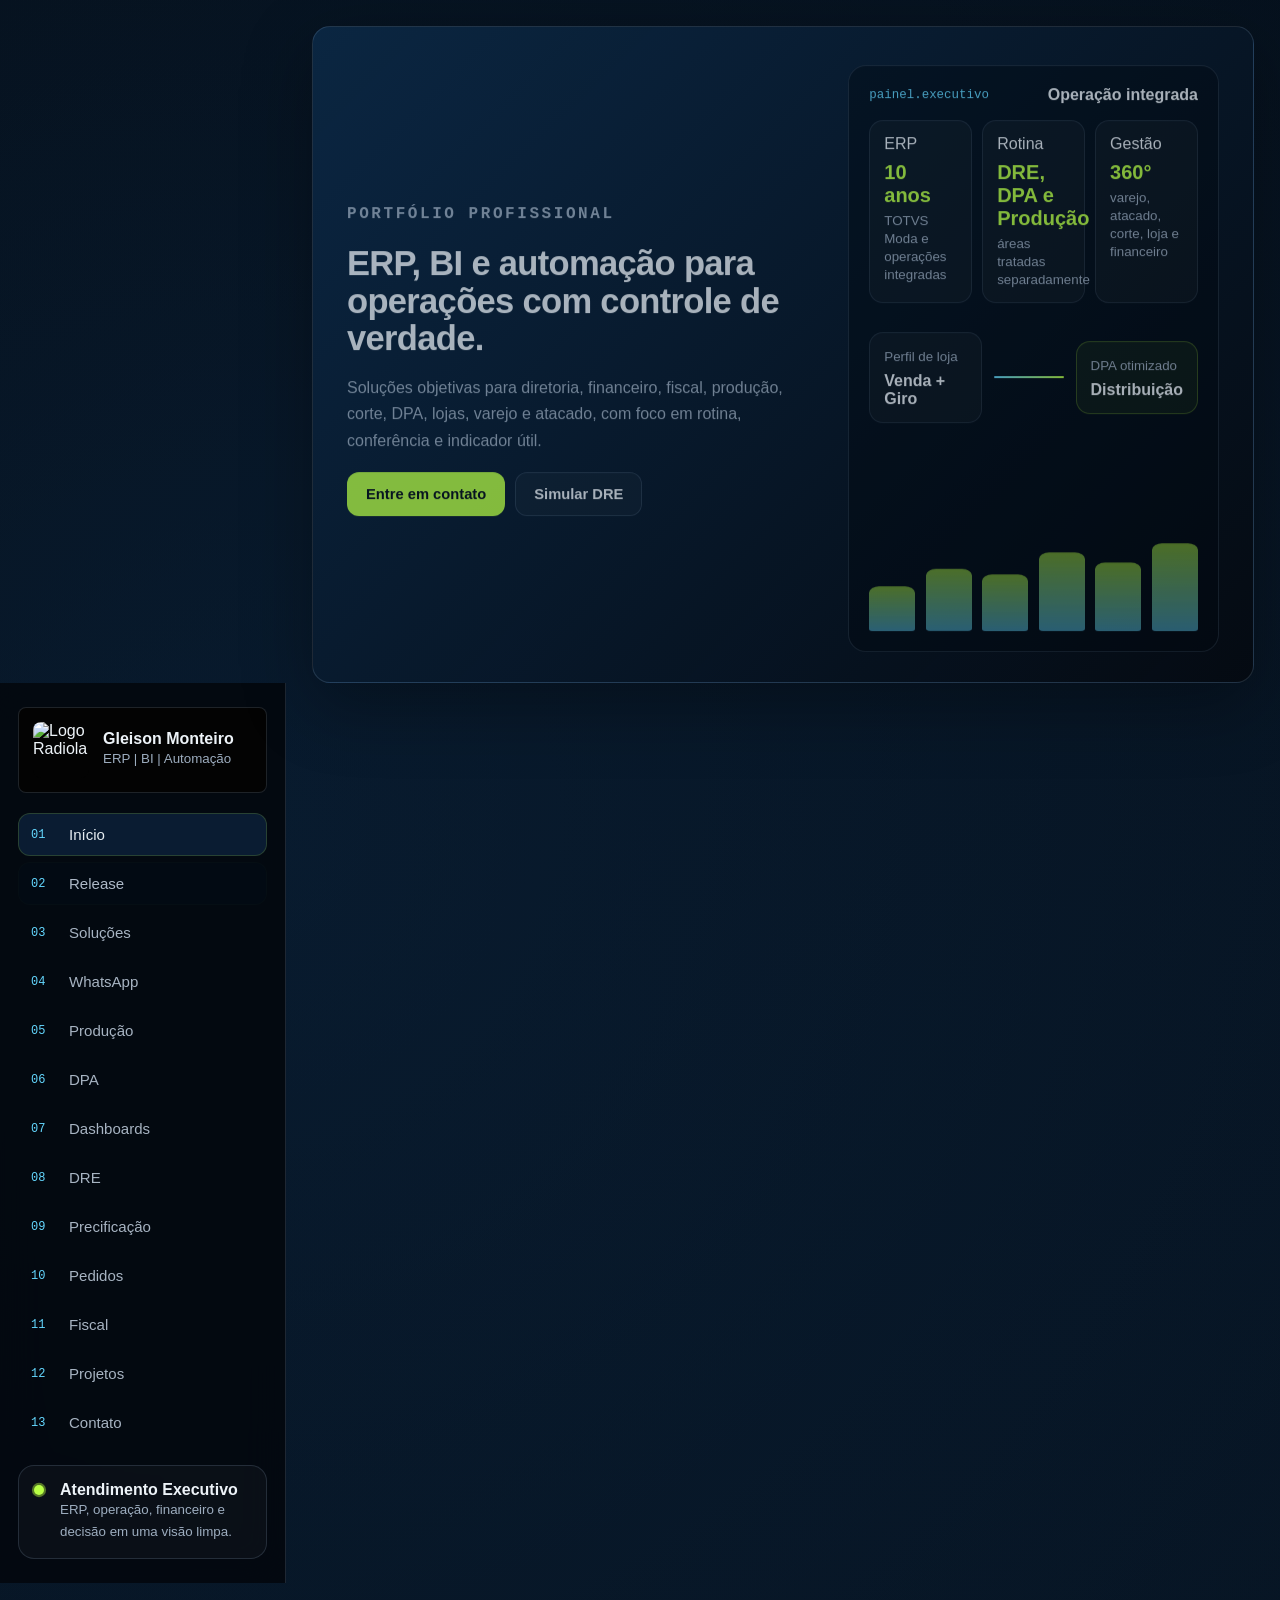
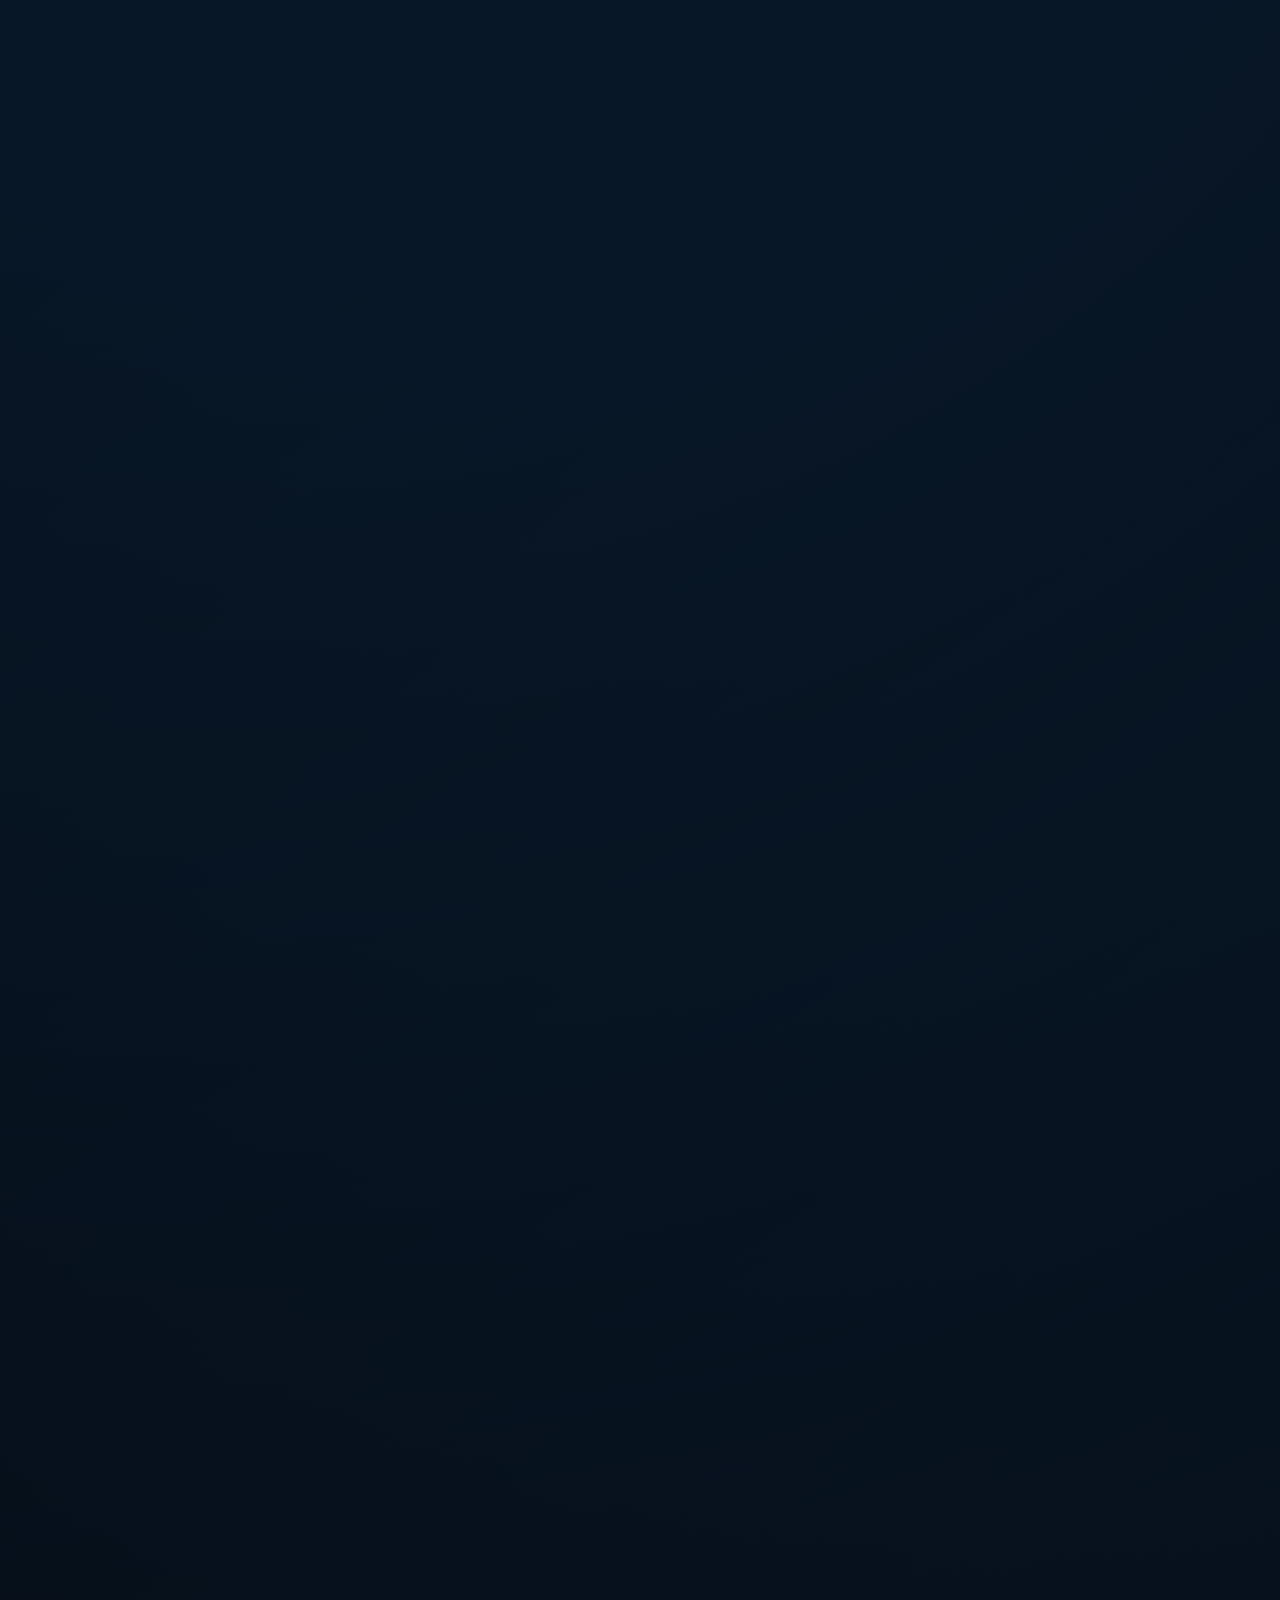
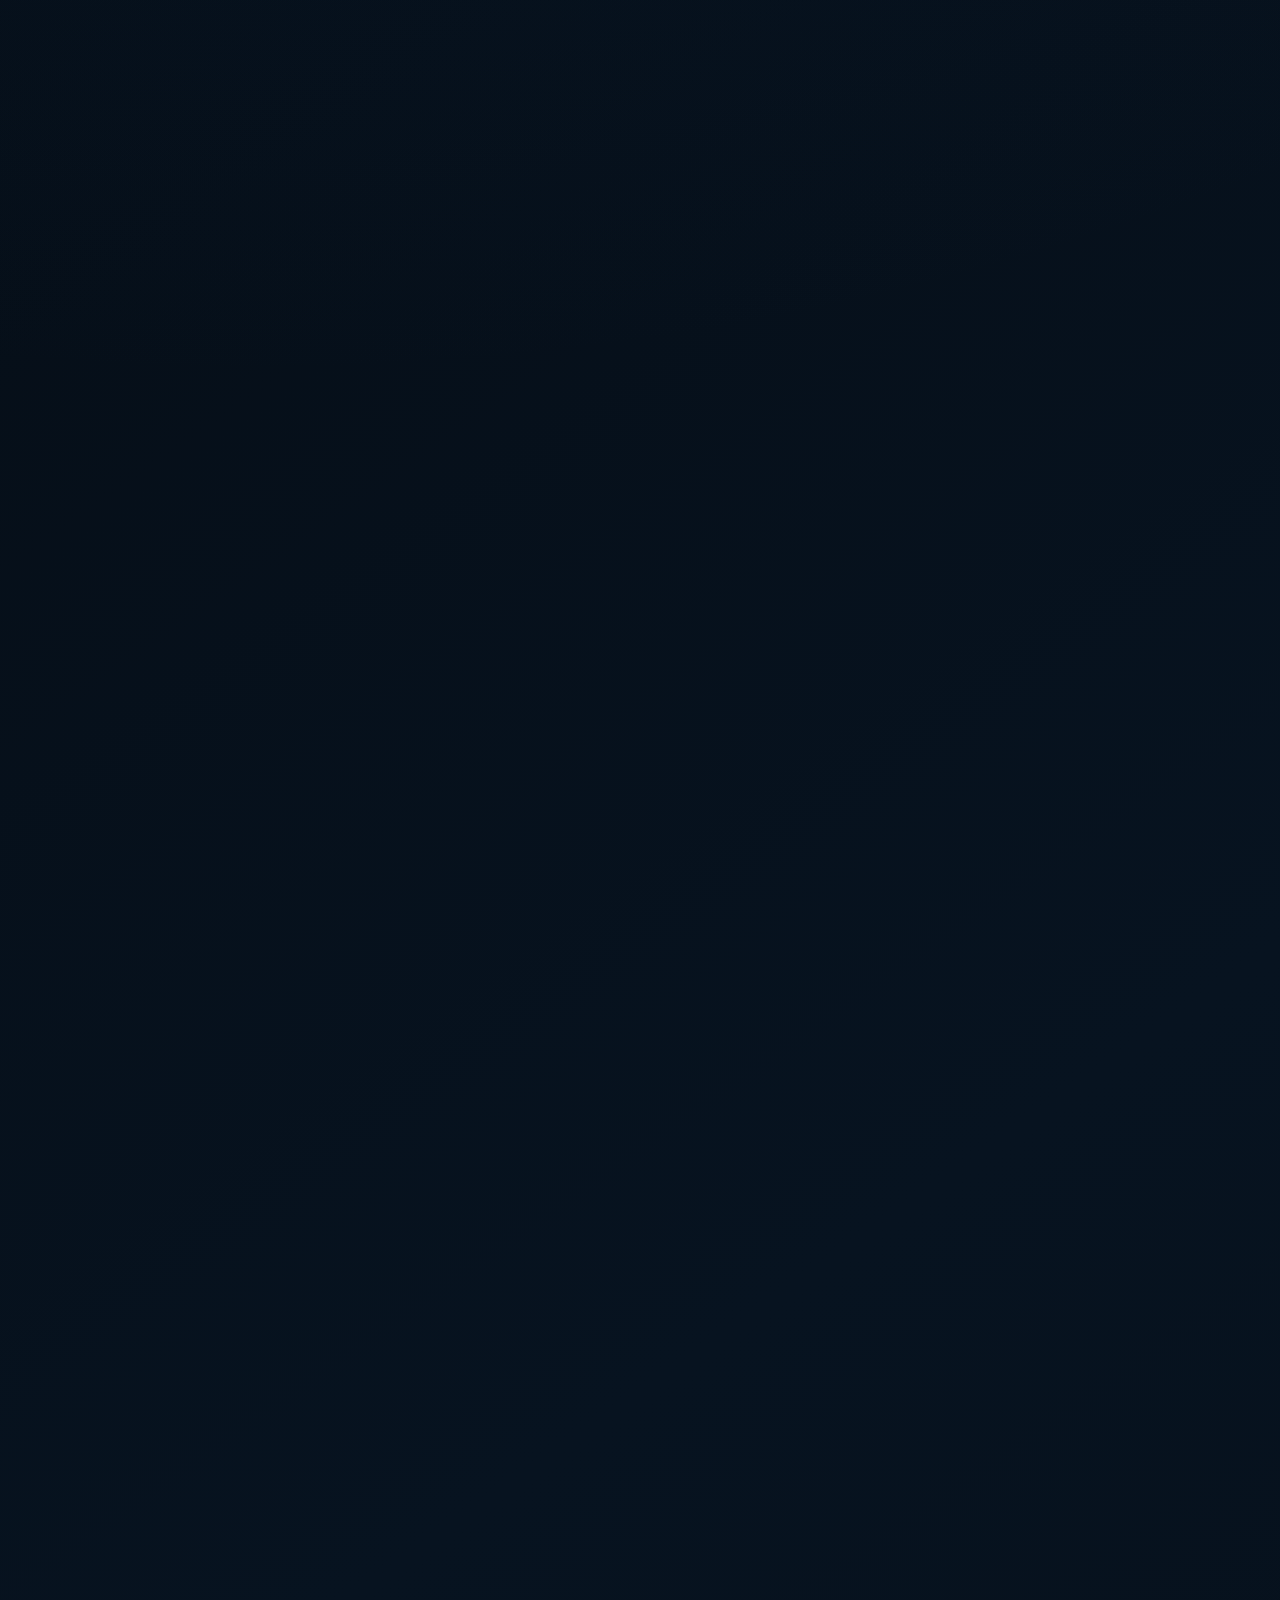
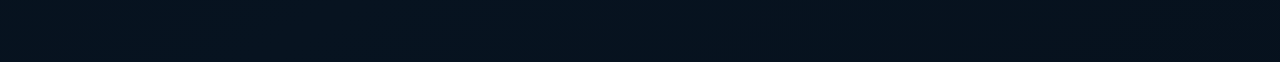
==== automacoes.html @ 16cf8674 "Add files via upload" ====
<!DOCTYPE html>
<html lang="pt-BR">
<head>
  <meta charset="UTF-8">
  <meta name="viewport" content="width=device-width, initial-scale=1.0">
  <title>Automação | Gleison Monteiro</title>
  <meta name="description" content="Acesso direto aos fluxos animados de automação do portfólio profissional.">
  <meta http-equiv="refresh" content="0; url=./index.html#whatsapp">
  <link rel="canonical" href="./index.html#whatsapp">
  <link rel="stylesheet" href="./styles.css">
</head>
<body>
  <main class="main-content">
    <section class="section-panel contact-section">
      <div class="contact-copy">
        <p class="eyebrow">Automação</p>
        <h1>Redirecionando para os fluxos animados.</h1>
        <p>Se o redirecionamento não acontecer automaticamente, acesse a área principal.</p>
      </div>
      <a class="primary-button" href="./index.html#whatsapp">Abrir automação</a>
    </section>
  </main>
</body>
</html>
---- styles.css ----
:root {
  --bg: #05070a;
  --surface: rgba(9, 13, 18, 0.84);
  --surface-strong: rgba(12, 17, 22, 0.94);
  --navy: #07192d;
  --navy-soft: #0b2744;
  --line: rgba(170, 197, 230, 0.16);
  --line-strong: rgba(185, 255, 61, 0.28);
  --text: #edf3f8;
  --muted: #9dadbf;
  --lime: #b8ff45;
  --cyan: #64d8ff;
  --gold: #d9bd72;
  --danger: #df6b7c;
  --shadow: 0 22px 70px rgba(0, 0, 0, 0.32);
}

* { box-sizing: border-box; }

html { scroll-behavior: smooth; }

body {
  margin: 0;
  min-height: 100vh;
  color: var(--text);
  font-family: Inter, "Segoe UI", Arial, sans-serif;
  background:
    radial-gradient(circle at 20% 8%, rgba(17, 64, 112, 0.34), transparent 28%),
    linear-gradient(145deg, #030508 0%, #071320 44%, #030508 100%);
}

body.is-menu-open { overflow: hidden; }

a { color: inherit; text-decoration: none; }
button, input { font: inherit; }
p, h1, h2, h3, h4 { margin: 0; }

.noise-layer {
  position: fixed;
  inset: 0;
  z-index: -1;
  pointer-events: none;
  opacity: 0.42;
  background-image:
    linear-gradient(rgba(255, 255, 255, 0.025) 1px, transparent 1px),
    linear-gradient(90deg, rgba(255, 255, 255, 0.018) 1px, transparent 1px);
  background-size: 56px 56px;
  mask-image: linear-gradient(180deg, rgba(255,255,255,0.68), transparent 82%);
}

.mobile-topbar {
  display: none;
  position: sticky;
  top: 0;
  z-index: 60;
  align-items: center;
  justify-content: space-between;
  padding: 14px 18px;
  border-bottom: 1px solid var(--line);
  background: rgba(5, 7, 10, 0.92);
  backdrop-filter: blur(18px);
}

.mobile-brand {
  display: inline-flex;
  align-items: center;
  gap: 10px;
}

.mobile-brand img {
  width: 34px;
  height: 34px;
  object-fit: contain;
  border-radius: 9px;
}

.icon-button {
  min-width: 58px;
  height: 38px;
  border: 1px solid var(--line);
  border-radius: 10px;
  color: var(--text);
  background: rgba(255, 255, 255, 0.035);
}

.portfolio-shell {
  display: grid;
  grid-template-columns: 286px minmax(0, 1fr);
  min-height: 100vh;
}

.sidebar {
  position: sticky;
  top: 0;
  height: 100vh;
  padding: 24px 18px;
  display: flex;
  flex-direction: column;
  gap: 20px;
  border-right: 1px solid var(--line);
  background: rgba(4, 9, 16, 0.96);
  backdrop-filter: blur(20px);
}

.brand {
  display: grid;
  grid-template-columns: 56px minmax(0, 1fr);
  gap: 14px;
  align-items: center;
  padding: 14px;
  border: 1px solid var(--line);
  border-radius: 8px;
  background: #030303;
}

.brand-logo {
  width: 56px;
  height: 56px;
  object-fit: contain;
  border-radius: 8px;
  background: #030303;
}

.brand strong,
.brand small {
  display: block;
}

.brand small,
.sidebar-status small,
.section-heading p,
.hero-copy p,
.release-section p,
.contact-copy p,
.solution-card p,
.project-card p,
.order-card p,
.fiscal-card p,
.chart-footer,
.flow-step p {
  color: var(--muted);
  line-height: 1.64;
}

.side-nav {
  display: grid;
  gap: 6px;
}

.nav-link {
  display: grid;
  grid-template-columns: 38px minmax(0, 1fr);
  align-items: center;
  min-height: 43px;
  padding: 0 12px;
  border: 1px solid transparent;
  border-radius: 12px;
  color: #a7b4c2;
  font-size: 0.94rem;
  transition: 180ms ease;
}

.nav-link span,
.eyebrow,
.metric-card span,
.card-top span,
.dashboard-top span,
.console-header strong,
.console-line,
.dpa-row span {
  font-family: Consolas, "Courier New", monospace;
}

.nav-link span {
  color: var(--cyan);
  font-size: 0.75rem;
}

.nav-link:hover,
.nav-link.is-active {
  color: var(--text);
  border-color: rgba(185, 255, 61, 0.18);
  background: rgba(18, 50, 82, 0.56);
}

.sidebar-status {
  margin-top: auto;
  display: grid;
  grid-template-columns: 14px minmax(0, 1fr);
  gap: 12px;
  padding: 15px;
  border: 1px solid var(--line);
  border-radius: 16px;
  background: rgba(255, 255, 255, 0.03);
}

.pulse-dot {
  width: 10px;
  height: 10px;
  margin-top: 4px;
  border-radius: 50%;
  background: var(--lime);
  box-shadow: 0 0 0 0 rgba(185, 255, 61, 0.54);
  animation: pulse 1.9s infinite;
}

.main-content {
  width: min(100%, 1420px);
  padding: 26px;
  display: grid;
  gap: 24px;
}

.section-panel,
.metric-card,
.solution-card,
.dashboard-card,
.fiscal-card,
.project-card,
.dre-simulator,
.automation-stage {
  position: relative;
  overflow: hidden;
  border: 1px solid var(--line);
  border-radius: 18px;
  background: var(--surface);
  box-shadow: var(--shadow);
}

.hero-section {
  display: grid;
  grid-template-columns: minmax(0, 1fr) minmax(360px, 0.78fr);
  gap: 26px;
  align-items: stretch;
  min-height: 560px;
  padding: 34px;
  background:
    linear-gradient(135deg, rgba(11, 39, 68, 0.95), rgba(5, 10, 17, 0.92));
}

.hero-copy {
  display: grid;
  align-content: center;
  gap: 18px;
}

.eyebrow {
  color: var(--lime);
  text-transform: uppercase;
  letter-spacing: 0.16em;
  font-size: 0.68rem;
  font-weight: 800;
}

.hero-copy h1,
.section-heading h2,
.release-section h2,
.contact-copy h2 {
  line-height: 1.08;
  letter-spacing: -0.02em;
}

.hero-copy h1 {
  max-width: 780px;
  font-size: clamp(1.95rem, 2.7vw, 3.45rem);
  font-weight: 760;
}

.hero-copy p {
  max-width: 680px;
  font-size: 1rem;
}

.button-row,
.contact-actions {
  display: flex;
  flex-wrap: wrap;
  gap: 10px;
}

.primary-button,
.secondary-button,
.contact-button {
  display: inline-flex;
  align-items: center;
  justify-content: center;
  min-height: 44px;
  padding: 0 18px;
  border: 1px solid transparent;
  border-radius: 12px;
  font-size: 0.92rem;
  font-weight: 760;
  transition: 180ms ease;
}

.primary-button {
  color: #07101a;
  background: var(--lime);
}

.secondary-button,
.contact-button {
  color: var(--text);
  border-color: var(--line);
  background: rgba(255, 255, 255, 0.035);
}

.primary-button:hover,
.secondary-button:hover,
.contact-button:hover {
  transform: translateY(-2px);
  border-color: var(--line-strong);
}

.hero-dashboard {
  padding: 20px;
  display: grid;
  gap: 16px;
  align-content: stretch;
  border: 1px solid var(--line);
  border-radius: 18px;
  background: rgba(3, 9, 16, 0.56);
}

.dashboard-top,
.card-top,
.console-header {
  display: flex;
  align-items: center;
  justify-content: space-between;
  gap: 12px;
}

.dashboard-top span,
.card-top span,
.metric-card span {
  color: var(--cyan);
  font-size: 0.78rem;
}

.hero-kpis {
  display: grid;
  grid-template-columns: repeat(3, minmax(0, 1fr));
  gap: 10px;
}

.hero-kpi,
.allocation-card {
  padding: 14px;
  border: 1px solid rgba(170, 197, 230, 0.13);
  border-radius: 14px;
  background: rgba(255, 255, 255, 0.035);
}

.hero-kpi strong {
  display: block;
  margin: 8px 0 4px;
  color: var(--lime);
  font-size: 1.25rem;
}

.hero-kpi small,
.allocation-card small {
  color: var(--muted);
}

.allocation-visual {
  min-height: 116px;
  display: grid;
  grid-template-columns: 1fr 70px 1fr;
  align-items: center;
  gap: 12px;
}

.allocation-card strong {
  display: block;
  margin-top: 7px;
}

.allocation-card.accent {
  border-color: rgba(185, 255, 61, 0.24);
  background: rgba(185, 255, 61, 0.06);
}

.allocation-line {
  height: 2px;
  border-radius: 999px;
  background: linear-gradient(90deg, var(--cyan), var(--lime));
}

.hero-chart,
.bar-chart {
  display: grid;
  grid-template-columns: repeat(var(--count, 6), minmax(0, 1fr));
  gap: 10px;
  align-items: end;
}

.hero-chart {
  min-height: 180px;
}

.bar-chart {
  min-height: 132px;
}

.hero-chart span,
.bar-chart span {
  height: var(--h);
  min-height: 26px;
  border-radius: 10px 10px 4px 4px;
  background: linear-gradient(180deg, var(--lime), var(--cyan));
  transform-origin: bottom;
  animation: rise 700ms ease both;
}

.release-section {
  display: grid;
  grid-template-columns: 280px minmax(0, 1fr);
  gap: 24px;
  align-items: start;
  padding: 28px;
}

.release-section h2 {
  margin-top: 8px;
  font-size: clamp(1.5rem, 2.1vw, 2.25rem);
}

.release-section p {
  max-width: 920px;
  font-size: 1rem;
}

.release-copy {
  display: grid;
  gap: 14px;
}

.release-columns {
  display: grid;
  grid-template-columns: repeat(3, minmax(0, 1fr));
  gap: 12px;
  margin: 4px 0;
}

.release-columns > div {
  padding: 16px;
  border: 1px solid rgba(170, 197, 230, 0.13);
  border-radius: 14px;
  background: rgba(255, 255, 255, 0.032);
}

.release-columns h3 {
  margin: 0 0 10px;
  color: var(--cyan);
  font-size: 0.92rem;
}

.release-columns ul {
  margin: 0;
  padding-left: 18px;
  color: var(--muted);
  line-height: 1.58;
  font-size: 0.9rem;
}

.release-columns li + li {
  margin-top: 3px;
}

.metric-strip,
.solution-grid,
.dashboard-grid,
.production-grid,
.orders-grid,
.fiscal-grid,
.project-grid,
.dpa-board {
  display: grid;
  gap: 14px;
}

.metric-strip {
  grid-template-columns: repeat(4, minmax(0, 1fr));
}

.metric-card,
.solution-card,
.dashboard-card,
.production-card,
.fiscal-card,
.project-card,
.order-card {
  padding: 20px;
  transition: 180ms ease;
}

.metric-card:hover,
.solution-card:hover,
.dashboard-card:hover,
.production-card:hover,
.fiscal-card:hover,
.project-card:hover,
.order-card:hover {
  transform: translateY(-3px);
  border-color: rgba(185, 255, 61, 0.22);
  background: var(--surface-strong);
}

.metric-card strong {
  display: block;
  margin: 10px 0 5px;
  font-size: 1.55rem;
}

.content-section {
  display: grid;
  gap: 18px;
  scroll-margin-top: 30px;
}

.section-heading {
  display: grid;
  gap: 10px;
  max-width: 900px;
}

.section-heading h2,
.contact-copy h2 {
  font-size: clamp(1.38rem, 1.9vw, 2.15rem);
}

.solution-grid {
  grid-template-columns: repeat(4, minmax(0, 1fr));
}

.solution-card {
  min-height: 205px;
  display: grid;
  align-content: start;
  gap: 12px;
}

.solution-card h3,
.dashboard-card h3,
.production-card h3,
.order-card h3,
.project-card h3,
.fiscal-card h3 {
  font-size: 1.05rem;
}

.solution-tag,
.project-tag {
  width: fit-content;
  padding: 6px 9px;
  border: 1px solid rgba(185, 255, 61, 0.24);
  border-radius: 999px;
  color: var(--lime);
  background: rgba(185, 255, 61, 0.06);
  font-size: 0.72rem;
  font-weight: 760;
}

.solution-impact {
  margin-top: auto;
  color: var(--cyan);
  font-size: 0.85rem;
}

.dpa-section {
  padding: 28px;
  display: grid;
  grid-template-columns: minmax(0, 0.76fr) minmax(520px, 1.24fr);
  gap: 22px;
  align-items: center;
  background: linear-gradient(135deg, rgba(11, 39, 68, 0.7), rgba(5, 10, 17, 0.82));
}

.dpa-row {
  display: grid;
  grid-template-columns: 1.1fr 1fr 0.75fr 0.85fr 1fr;
  gap: 10px;
  align-items: center;
  padding: 14px;
  border: 1px solid rgba(170, 197, 230, 0.13);
  border-radius: 14px;
  background: rgba(255, 255, 255, 0.035);
}

.dpa-row span {
  display: block;
  margin-bottom: 5px;
  color: var(--muted);
  font-size: 0.72rem;
}

.dpa-row strong {
  font-size: 0.92rem;
}

.dpa-suggestion strong {
  color: var(--lime);
}

.dashboard-grid {
  grid-template-columns: repeat(12, minmax(0, 1fr));
}

.dashboard-card {
  min-height: 270px;
  display: grid;
  gap: 14px;
  grid-column: span 4;
}

.dashboard-card:nth-child(1),
.dashboard-card:nth-child(2),
.dashboard-card:nth-child(4) {
  grid-column: span 6;
}

.production-grid {
  grid-template-columns: repeat(3, minmax(0, 1fr));
}

.production-card {
  min-height: 250px;
  display: grid;
  gap: 14px;
  border: 1px solid var(--line);
  border-radius: 18px;
  background: var(--surface);
  box-shadow: var(--shadow);
}

.dashboard-value {
  color: var(--gold);
  font-size: 1rem;
}

.line-chart {
  position: relative;
  min-height: 142px;
  border-radius: 14px;
  overflow: hidden;
  background:
    linear-gradient(rgba(255,255,255,0.04) 1px, transparent 1px),
    linear-gradient(90deg, rgba(255,255,255,0.03) 1px, transparent 1px);
  background-size: 100% 32px, 52px 100%;
}

.line-chart::before {
  content: "";
  position: absolute;
  inset: 18px;
  background: linear-gradient(90deg, rgba(100,216,255,0.08), rgba(185,255,69,0.2));
  clip-path: polygon(0 74%, 18% 58%, 34% 64%, 52% 42%, 72% 48%, 100% 24%, 100% 100%, 0 100%);
}

.line-point {
  position: absolute;
  left: var(--x);
  top: var(--y);
  width: 11px;
  height: 11px;
  border-radius: 50%;
  background: var(--lime);
}

.matrix-table,
.ranking-list {
  display: grid;
  gap: 8px;
}

.matrix-row,
.ranking-row {
  display: grid;
  grid-template-columns: 1fr auto auto;
  gap: 10px;
  align-items: center;
  padding: 11px 12px;
  border: 1px solid rgba(170, 197, 230, 0.12);
  border-radius: 12px;
  background: rgba(255, 255, 255, 0.032);
  font-size: 0.88rem;
}

.ranking-row strong {
  width: 28px;
  height: 28px;
  display: grid;
  place-items: center;
  border-radius: 9px;
  color: #07101a;
  background: var(--lime);
}

.donut-chart {
  width: 154px;
  height: 154px;
  margin: auto;
  border-radius: 50%;
  background:
    radial-gradient(circle at center, #071426 0 38%, transparent 39%),
    conic-gradient(var(--lime) 0 42%, var(--cyan) 42% 72%, var(--gold) 72% 88%, var(--danger) 88% 100%);
}

.split-section {
  grid-template-columns: minmax(0, 0.76fr) minmax(460px, 1.24fr);
  align-items: center;
  padding: 28px;
  border: 1px solid var(--line);
  border-radius: 18px;
  background: linear-gradient(135deg, rgba(7, 20, 37, 0.62), rgba(5, 13, 24, 0.72));
}

.dre-simulator {
  display: grid;
  gap: 18px;
  padding: 20px;
  background: rgba(3, 9, 16, 0.62);
}

.dre-results {
  display: grid;
  grid-template-columns: repeat(4, minmax(0, 1fr));
  gap: 10px;
}

.dre-results div {
  padding: 14px;
  border: 1px solid rgba(170, 197, 230, 0.12);
  border-radius: 14px;
  background: rgba(255, 255, 255, 0.035);
}

.dre-results span {
  display: block;
  margin-bottom: 8px;
  color: var(--muted);
  font-size: 0.78rem;
}

.dre-results strong {
  font-size: 1.2rem;
}

.dre-controls {
  display: grid;
  gap: 14px;
}

.dre-controls label {
  display: grid;
  gap: 8px;
  color: var(--muted);
  font-size: 0.9rem;
}

.dre-controls label strong {
  color: var(--lime);
  font-size: 0.9rem;
}

input[type="range"] {
  width: 100%;
  accent-color: var(--lime);
}

.dre-table-wrap,
.price-table-wrap {
  overflow-x: auto;
  border: 1px solid rgba(170, 197, 230, 0.12);
  border-radius: 12px;
}

.dre-table,
.price-table {
  width: 100%;
  min-width: 620px;
  border-collapse: collapse;
}

.dre-table th,
.dre-table td,
.price-table th,
.price-table td {
  padding: 11px 12px;
  border-bottom: 1px solid rgba(170, 197, 230, 0.1);
  text-align: right;
  font-size: 0.88rem;
}

.dre-table th:first-child,
.dre-table td:first-child,
.price-table th:first-child,
.price-table td:first-child {
  text-align: left;
}

.dre-table th,
.price-table th {
  color: var(--cyan);
  background: rgba(255, 255, 255, 0.035);
}

.dre-table tr:last-child td,
.price-table tr:last-child td {
  border-bottom: 0;
}

.dre-table tr:last-child td {
  color: var(--lime);
  font-weight: 800;
}

.dre-table .is-negative td:nth-child(3) {
  color: #f2b3bd;
}

.whatsapp-section {
  padding: 28px;
  display: grid;
  grid-template-columns: minmax(0, 0.75fr) minmax(520px, 1.25fr);
  gap: 22px;
  align-items: center;
  background: linear-gradient(135deg, rgba(7, 20, 37, 0.72), rgba(5, 10, 17, 0.9));
}

.whatsapp-showcase {
  display: grid;
  grid-template-columns: minmax(220px, 0.82fr) minmax(280px, 1fr);
  gap: 18px;
  align-items: stretch;
}

.robot-gif {
  position: relative;
  min-height: 300px;
  border: 1px solid rgba(170, 197, 230, 0.14);
  border-radius: 18px;
  overflow: hidden;
  background:
    linear-gradient(rgba(255,255,255,0.035) 1px, transparent 1px),
    linear-gradient(90deg, rgba(255,255,255,0.025) 1px, transparent 1px),
    #05080d;
  background-size: 36px 36px;
}

.robot-core {
  position: absolute;
  left: 38px;
  top: 72px;
  width: 112px;
  height: 86px;
  display: flex;
  align-items: center;
  justify-content: center;
  gap: 16px;
  border: 1px solid rgba(255,255,255,0.22);
  border-radius: 28px;
  background: linear-gradient(145deg, #f5f7fb, #aab2c3);
  box-shadow: 0 18px 42px rgba(0,0,0,0.38);
  animation: robotFloat 2.4s ease-in-out infinite;
}

.robot-core::before {
  content: "";
  position: absolute;
  top: -26px;
  width: 2px;
  height: 24px;
  background: #cbd4df;
}

.robot-core::after {
  content: "";
  position: absolute;
  top: -34px;
  width: 14px;
  height: 14px;
  border-radius: 50%;
  background: var(--lime);
  box-shadow: 0 0 18px rgba(185, 255, 61, 0.72);
}

.robot-eye {
  width: 16px;
  height: 16px;
  border-radius: 50%;
  background: #07101a;
  box-shadow: inset 0 0 0 5px var(--cyan);
}

.robot-status {
  position: absolute;
  left: 50%;
  bottom: 14px;
  width: 38px;
  height: 5px;
  border-radius: 999px;
  transform: translateX(-50%);
  background: var(--lime);
}

.robot-body {
  position: absolute;
  left: 62px;
  top: 166px;
  width: 64px;
  height: 78px;
  border-radius: 22px;
  background: linear-gradient(145deg, #cfd6e2, #717d8f);
  animation: robotFloat 2.4s ease-in-out infinite;
}

.send-orbit {
  position: absolute;
  left: 164px;
  width: 96px;
  height: 42px;
  border-radius: 14px;
  border: 1px solid rgba(185, 255, 61, 0.28);
  background: rgba(21, 180, 92, 0.18);
  animation: sendCard 2.4s linear infinite;
}

.send-orbit::before,
.send-orbit::after {
  content: "";
  position: absolute;
  left: 14px;
  height: 4px;
  border-radius: 999px;
  background: rgba(237, 243, 248, 0.7);
}

.send-orbit::before { top: 13px; width: 52px; }
.send-orbit::after { top: 24px; width: 34px; }
.orbit-a { top: 72px; animation-delay: 0s; }
.orbit-b { top: 132px; animation-delay: 0.55s; }
.orbit-c { top: 192px; animation-delay: 1.1s; }

.contact-dot {
  position: absolute;
  right: 34px;
  width: 30px;
  height: 30px;
  border-radius: 50%;
  background: linear-gradient(180deg, var(--lime), var(--cyan));
  animation: receivePulse 2.4s ease infinite;
}

.dot-a { top: 78px; }
.dot-b { top: 138px; animation-delay: 0.55s; }
.dot-c { top: 198px; animation-delay: 1.1s; }

.whatsapp-card {
  display: grid;
  align-content: start;
  border: 1px solid rgba(185, 255, 61, 0.2);
  border-radius: 18px;
  overflow: hidden;
  background: #07101a;
}

.wa-card-head,
.wa-card-foot {
  padding: 14px 16px;
  background: rgba(18, 50, 82, 0.56);
}

.wa-card-head span,
.wa-card-foot {
  color: var(--muted);
  font-size: 0.82rem;
}

.wa-card-head strong {
  display: block;
  margin-top: 4px;
}

.wa-card-body {
  display: grid;
  gap: 12px;
  padding: 16px;
  color: #dfeaf3;
  line-height: 1.55;
}

.wa-kpis {
  display: grid;
  grid-template-columns: repeat(3, minmax(0, 1fr));
  gap: 8px;
}

.wa-kpis span {
  padding: 10px;
  border: 1px solid rgba(170, 197, 230, 0.12);
  border-radius: 10px;
  background: rgba(255,255,255,0.035);
  font-size: 0.82rem;
}

.price-workbench {
  display: grid;
  gap: 16px;
  padding: 20px;
  border: 1px solid var(--line);
  border-radius: 18px;
  background: rgba(3, 9, 16, 0.62);
}

.price-controls {
  display: grid;
  grid-template-columns: repeat(4, minmax(0, 1fr));
  gap: 10px;
}

.price-controls label {
  display: grid;
  gap: 7px;
  color: var(--muted);
  font-size: 0.84rem;
}

.price-controls input {
  min-height: 38px;
  width: 100%;
  border: 1px solid rgba(170, 197, 230, 0.16);
  border-radius: 10px;
  padding: 0 10px;
  color: var(--text);
  background: rgba(255, 255, 255, 0.045);
}

.orders-grid {
  grid-template-columns: repeat(4, minmax(0, 1fr));
}

.order-card {
  min-height: 218px;
  display: grid;
  gap: 13px;
  border: 1px solid var(--line);
  border-radius: 18px;
  background: var(--surface);
  box-shadow: var(--shadow);
}

.order-card strong {
  width: fit-content;
  margin-top: auto;
  padding: 6px 9px;
  border: 1px solid rgba(185, 255, 61, 0.24);
  border-radius: 999px;
  color: var(--lime);
  font-size: 0.72rem;
}

.order-index {
  color: var(--cyan);
  font-family: Consolas, "Courier New", monospace;
  font-size: 0.78rem;
}

.fiscal-grid {
  grid-template-columns: repeat(3, minmax(0, 1fr));
}

.fiscal-card {
  min-height: 184px;
  display: grid;
  gap: 10px;
}

.fiscal-stat {
  margin-top: auto;
  color: var(--lime);
  font-size: 1.25rem;
}

.project-grid {
  grid-template-columns: repeat(3, minmax(0, 1fr));
}

.project-card {
  min-height: 218px;
  display: grid;
  gap: 13px;
}

.tag-row {
  display: flex;
  flex-wrap: wrap;
  gap: 7px;
  margin-top: auto;
}

.contact-section {
  padding: 32px;
  display: grid;
  grid-template-columns: minmax(0, 1fr) auto;
  gap: 26px;
  align-items: center;
  background: linear-gradient(135deg, rgba(11, 39, 68, 0.72), rgba(5, 10, 17, 0.88));
}

.contact-copy {
  display: grid;
  gap: 12px;
}

.contact-actions {
  justify-content: flex-end;
}

.reveal {
  opacity: 0;
  transform: translateY(14px);
  transition: opacity 520ms ease, transform 520ms ease;
}

.reveal.is-visible {
  opacity: 1;
  transform: translateY(0);
}

@keyframes pulse {
  70% { box-shadow: 0 0 0 10px rgba(185, 255, 61, 0); }
  100% { box-shadow: 0 0 0 0 rgba(185, 255, 61, 0); }
}

@keyframes rise {
  from { transform: scaleY(0.2); opacity: 0; }
  to { transform: scaleY(1); opacity: 1; }
}

@keyframes robotFloat {
  0%, 100% { transform: translateY(0); }
  50% { transform: translateY(-8px); }
}

@keyframes sendCard {
  0% { transform: translateX(0) scale(0.92); opacity: 0; }
  15% { opacity: 1; }
  82% { opacity: 1; }
  100% { transform: translateX(210px) scale(1); opacity: 0; }
}

@keyframes receivePulse {
  0%, 58%, 100% { box-shadow: 0 0 0 0 rgba(185,255,61,0); }
  72% { box-shadow: 0 0 0 12px rgba(185,255,61,0.16); }
}

@media (prefers-reduced-motion: reduce) {
  *, *::before, *::after {
    animation-duration: 0.01ms !important;
    animation-iteration-count: 1 !important;
    scroll-behavior: auto !important;
    transition-duration: 0.01ms !important;
  }
}

@media (max-width: 1280px) {
  .solution-grid { grid-template-columns: repeat(2, minmax(0, 1fr)); }
  .metric-strip { grid-template-columns: repeat(2, minmax(0, 1fr)); }
  .production-grid,
  .orders-grid { grid-template-columns: repeat(2, minmax(0, 1fr)); }
  .dashboard-card,
  .dashboard-card:nth-child(1),
  .dashboard-card:nth-child(2),
  .dashboard-card:nth-child(4) { grid-column: span 6; }
  .dpa-section,
  .split-section,
  .whatsapp-section { grid-template-columns: 1fr; }
}

@media (max-width: 980px) {
  .mobile-topbar { display: flex; }

  .portfolio-shell { grid-template-columns: 1fr; }

  .sidebar {
    position: fixed;
    inset: 70px 16px auto;
    z-index: 70;
    height: auto;
    max-height: calc(100vh - 92px);
    overflow: auto;
    transform: translateY(-14px);
    opacity: 0;
    pointer-events: none;
    border: 1px solid var(--line);
    border-radius: 18px;
    transition: 180ms ease;
  }

  body.is-menu-open .sidebar {
    transform: translateY(0);
    opacity: 1;
    pointer-events: auto;
  }

  .main-content { padding: 18px; }

  .hero-section,
  .release-section,
  .contact-section {
    grid-template-columns: 1fr;
  }

  .release-columns {
    grid-template-columns: 1fr;
  }

  .hero-section {
    min-height: auto;
    padding: 24px;
  }

  .fiscal-grid,
  .production-grid,
  .orders-grid,
  .project-grid { grid-template-columns: repeat(2, minmax(0, 1fr)); }
}

@media (max-width: 720px) {
  .hero-copy h1 { font-size: 1.86rem; }
  .section-heading h2,
  .contact-copy h2 { font-size: 1.52rem; }

  .hero-kpis,
  .solution-grid,
  .metric-strip,
  .fiscal-grid,
  .production-grid,
  .orders-grid,
  .project-grid,
  .dre-results {
    grid-template-columns: 1fr;
  }

  .whatsapp-showcase,
  .wa-kpis,
  .price-controls {
    grid-template-columns: 1fr;
  }

  .dashboard-grid { grid-template-columns: 1fr; }

  .dashboard-card,
  .dashboard-card:nth-child(1),
  .dashboard-card:nth-child(2),
  .dashboard-card:nth-child(4) {
    grid-column: auto;
  }

  .dpa-row {
    grid-template-columns: 1fr;
  }

  .allocation-visual {
    grid-template-columns: 1fr;
  }

  .allocation-line {
    width: 2px;
    height: 28px;
    justify-self: center;
  }

  .button-row,
  .contact-actions {
    display: grid;
    grid-template-columns: 1fr;
  }

  .matrix-row,
  .ranking-row {
    grid-template-columns: 1fr;
  }
}
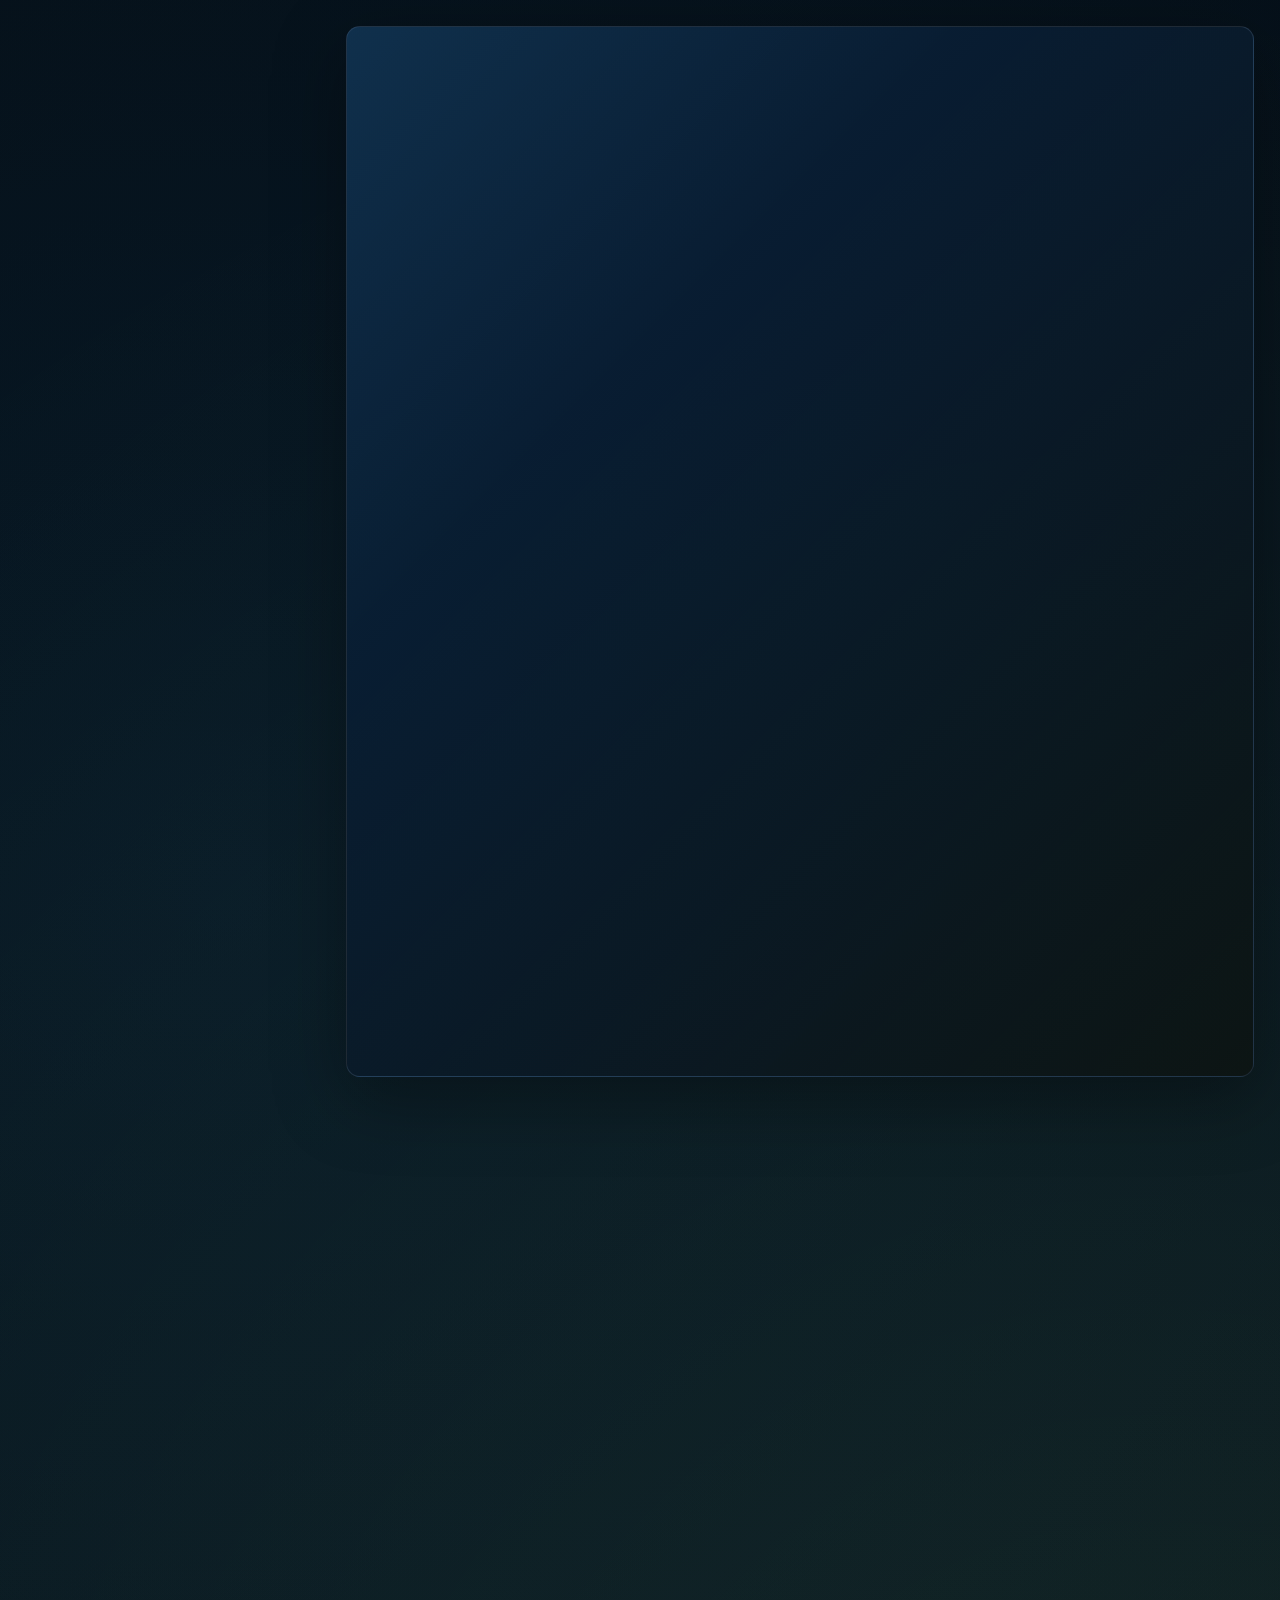
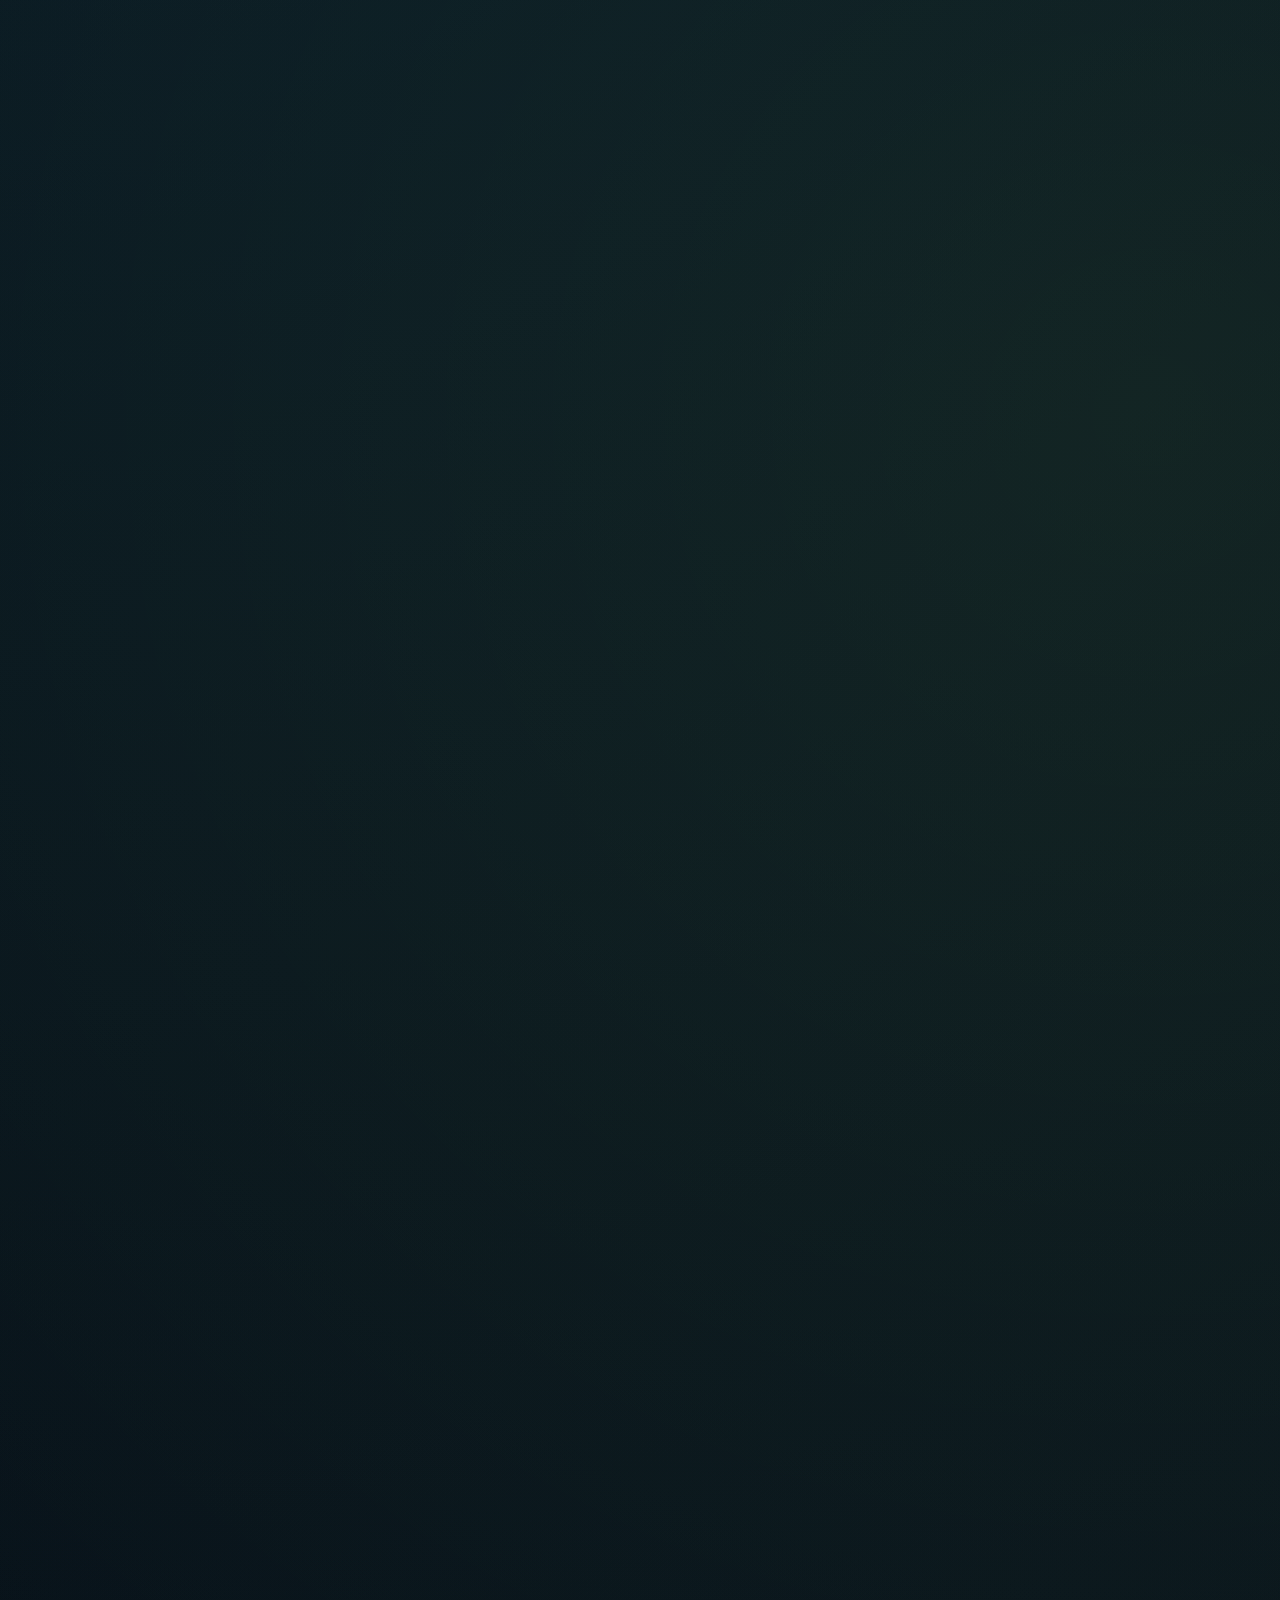
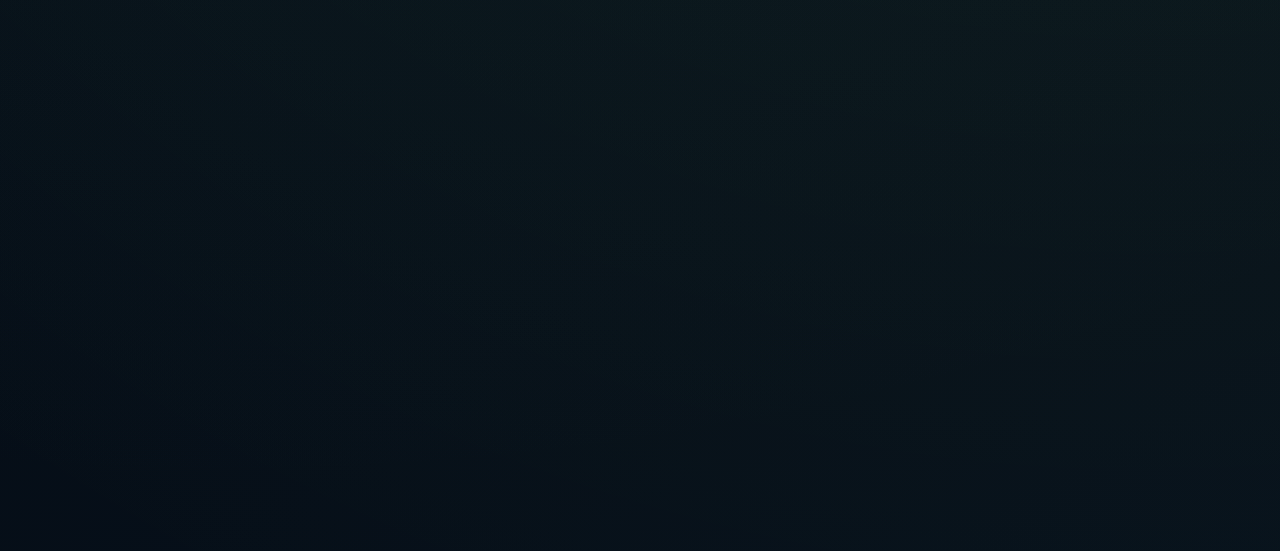
==== commit 10626475: "Add files via upload" ====
--- a/automacoes.html
+++ b/automacoes.html
@@ -4,9 +4,9 @@
   <meta charset="UTF-8">
   <meta name="viewport" content="width=device-width, initial-scale=1.0">
   <title>Automação | Gleison Monteiro</title>
-  <meta name="description" content="Acesso direto aos fluxos animados de automação do portfólio profissional.">
-  <meta http-equiv="refresh" content="0; url=./index.html#whatsapp">
-  <link rel="canonical" href="./index.html#whatsapp">
+  <meta name="description" content="Acesso direto aos fluxos visuais de automação do portfólio profissional.">
+  <meta http-equiv="refresh" content="0; url=./index.html#automacoes">
+  <link rel="canonical" href="./index.html#automacoes">
   <link rel="stylesheet" href="./styles.css">
 </head>
 <body>
@@ -14,10 +14,10 @@
     <section class="section-panel contact-section">
       <div class="contact-copy">
         <p class="eyebrow">Automação</p>
-        <h1>Redirecionando para os fluxos animados.</h1>
+        <h1>Redirecionando para os fluxos visuais.</h1>
         <p>Se o redirecionamento não acontecer automaticamente, acesse a área principal.</p>
       </div>
-      <a class="primary-button" href="./index.html#whatsapp">Abrir automação</a>
+      <a class="primary-button" href="./index.html#automacoes">Abrir automação</a>
     </section>
   </main>
 </body>
--- a/styles.css
+++ b/styles.css
@@ -1,9 +1,9 @@
 :root {
   --bg: #05070a;
-  --surface: rgba(9, 13, 18, 0.84);
-  --surface-strong: rgba(12, 17, 22, 0.94);
+  --surface: rgba(9, 13, 18, 0.86);
+  --surface-strong: rgba(12, 17, 23, 0.96);
+  --panel: rgba(6, 15, 26, 0.9);
   --navy: #07192d;
-  --navy-soft: #0b2744;
   --line: rgba(170, 197, 230, 0.16);
   --line-strong: rgba(185, 255, 61, 0.28);
   --text: #edf3f8;
@@ -12,12 +12,12 @@
   --cyan: #64d8ff;
   --gold: #d9bd72;
   --danger: #df6b7c;
-  --shadow: 0 22px 70px rgba(0, 0, 0, 0.32);
+  --warn: #f2c15e;
+  --shadow: 0 22px 70px rgba(0, 0, 0, 0.34);
 }
 
 * { box-sizing: border-box; }
-
-html { scroll-behavior: smooth; }
+html { scroll-behavior: auto; }
 
 body {
   margin: 0;
@@ -25,12 +25,12 @@
   color: var(--text);
   font-family: Inter, "Segoe UI", Arial, sans-serif;
   background:
-    radial-gradient(circle at 20% 8%, rgba(17, 64, 112, 0.34), transparent 28%),
-    linear-gradient(145deg, #030508 0%, #071320 44%, #030508 100%);
+    radial-gradient(circle at 18% 8%, rgba(19, 78, 118, 0.26), transparent 27%),
+    radial-gradient(circle at 90% 18%, rgba(185, 255, 69, 0.08), transparent 22%),
+    linear-gradient(145deg, #030508 0%, #071320 46%, #030508 100%);
 }
 
 body.is-menu-open { overflow: hidden; }
-
 a { color: inherit; text-decoration: none; }
 button, input { font: inherit; }
 p, h1, h2, h3, h4 { margin: 0; }
@@ -40,12 +40,12 @@
   inset: 0;
   z-index: -1;
   pointer-events: none;
-  opacity: 0.42;
+  opacity: 0.46;
   background-image:
-    linear-gradient(rgba(255, 255, 255, 0.025) 1px, transparent 1px),
-    linear-gradient(90deg, rgba(255, 255, 255, 0.018) 1px, transparent 1px);
-  background-size: 56px 56px;
-  mask-image: linear-gradient(180deg, rgba(255,255,255,0.68), transparent 82%);
+    linear-gradient(rgba(255, 255, 255, 0.03) 1px, transparent 1px),
+    linear-gradient(90deg, rgba(255, 255, 255, 0.02) 1px, transparent 1px);
+  background-size: 46px 46px;
+  mask-image: linear-gradient(180deg, rgba(255,255,255,0.75), transparent 84%);
 }
 
 .mobile-topbar {
@@ -64,28 +64,31 @@
 .mobile-brand {
   display: inline-flex;
   align-items: center;
-  gap: 10px;
+  gap: 20px;
 }
 
 .mobile-brand img {
-  width: 34px;
-  height: 34px;
-  object-fit: contain;
-  border-radius: 9px;
+  width: 54px;
+  height: 50px;
+  object-fit: cover;
+  object-position: center;
+  border-radius: 8px;
+  transform: scale(1.68);
+  transform-origin: center;
 }
 
 .icon-button {
   min-width: 58px;
   height: 38px;
   border: 1px solid var(--line);
-  border-radius: 10px;
+  border-radius: 8px;
   color: var(--text);
   background: rgba(255, 255, 255, 0.035);
 }
 
 .portfolio-shell {
   display: grid;
-  grid-template-columns: 286px minmax(0, 1fr);
+  grid-template-columns: 320px minmax(0, 1fr);
   min-height: 100vh;
 }
 
@@ -104,21 +107,31 @@
 
 .brand {
   display: grid;
-  grid-template-columns: 56px minmax(0, 1fr);
-  gap: 14px;
+  grid-template-columns: 104px minmax(0, 1fr);
+  gap: 8px;
   align-items: center;
-  padding: 14px;
+  padding: 12px;
   border: 1px solid var(--line);
   border-radius: 8px;
   background: #030303;
+  overflow: hidden;
 }
 
 .brand-logo {
-  width: 56px;
-  height: 56px;
-  object-fit: contain;
+  width: 98px;
+  height: 88px;
+  object-fit: cover;
+  object-position: center;
   border-radius: 8px;
   background: #030303;
+  transform: scale(1.72);
+  transform-origin: center;
+}
+
+.brand span {
+  position: relative;
+  z-index: 2;
+  padding-left: 0;
 }
 
 .brand strong,
@@ -130,16 +143,11 @@
 .sidebar-status small,
 .section-heading p,
 .hero-copy p,
-.release-section p,
 .contact-copy p,
-.solution-card p,
-.project-card p,
-.order-card p,
-.fiscal-card p,
-.chart-footer,
-.flow-step p {
+.flow-step p,
+.metric-card p {
   color: var(--muted);
-  line-height: 1.64;
+  line-height: 1.58;
 }
 
 .side-nav {
@@ -154,7 +162,7 @@
   min-height: 43px;
   padding: 0 12px;
   border: 1px solid transparent;
-  border-radius: 12px;
+  border-radius: 8px;
   color: #a7b4c2;
   font-size: 0.94rem;
   transition: 180ms ease;
@@ -163,11 +171,11 @@
 .nav-link span,
 .eyebrow,
 .metric-card span,
+.dashboard-top span,
 .card-top span,
-.dashboard-top span,
-.console-header strong,
-.console-line,
-.dpa-row span {
+.widget-head span,
+.filter-bar span,
+.module-chip span {
   font-family: Consolas, "Courier New", monospace;
 }
 
@@ -190,7 +198,7 @@
   gap: 12px;
   padding: 15px;
   border: 1px solid var(--line);
-  border-radius: 16px;
+  border-radius: 12px;
   background: rgba(255, 255, 255, 0.03);
 }
 
@@ -205,7 +213,7 @@
 }
 
 .main-content {
-  width: min(100%, 1420px);
+  width: min(100%, 1480px);
   padding: 26px;
   display: grid;
   gap: 24px;
@@ -213,29 +221,53 @@
 
 .section-panel,
 .metric-card,
-.solution-card,
-.dashboard-card,
-.fiscal-card,
-.project-card,
+.bi-card,
+.demo-panel,
+.production-map-card,
+.visual-table-card,
 .dre-simulator,
-.automation-stage {
+.comparison-card {
   position: relative;
   overflow: hidden;
   border: 1px solid var(--line);
-  border-radius: 18px;
+  border-radius: 14px;
   background: var(--surface);
   box-shadow: var(--shadow);
 }
 
+.section-panel::before,
+.bi-card::before,
+.demo-panel::before,
+.visual-table-card::before {
+  content: "";
+  position: absolute;
+  inset: 0;
+  pointer-events: none;
+  background: linear-gradient(135deg, rgba(100, 216, 255, 0.08), transparent 32%, rgba(185, 255, 69, 0.05));
+  opacity: 0.78;
+}
+
 .hero-section {
   display: grid;
-  grid-template-columns: minmax(0, 1fr) minmax(360px, 0.78fr);
+  grid-template-columns: minmax(0, 0.78fr) minmax(560px, 1.22fr);
   gap: 26px;
   align-items: stretch;
-  min-height: 560px;
+  min-height: 680px;
   padding: 34px;
   background:
-    linear-gradient(135deg, rgba(11, 39, 68, 0.95), rgba(5, 10, 17, 0.92));
+    linear-gradient(135deg, rgba(11, 39, 68, 0.92), rgba(5, 10, 17, 0.92));
+}
+
+.hero-copy,
+.hero-dashboard,
+.bi-card > *,
+.demo-panel > *,
+.visual-table-card > *,
+.production-map-card > *,
+.automation-section > *,
+.comparison-card > * {
+  position: relative;
+  z-index: 1;
 }
 
 .hero-copy {
@@ -247,28 +279,26 @@
 .eyebrow {
   color: var(--lime);
   text-transform: uppercase;
-  letter-spacing: 0.16em;
+  letter-spacing: 0.14em;
   font-size: 0.68rem;
   font-weight: 800;
 }
 
 .hero-copy h1,
 .section-heading h2,
-.release-section h2,
 .contact-copy h2 {
   line-height: 1.08;
-  letter-spacing: -0.02em;
 }
 
 .hero-copy h1 {
-  max-width: 780px;
-  font-size: clamp(1.95rem, 2.7vw, 3.45rem);
-  font-weight: 760;
+  max-width: 760px;
+  font-size: clamp(1.82rem, 2.45vw, 3rem);
+  font-weight: 780;
 }
 
 .hero-copy p {
-  max-width: 680px;
-  font-size: 1rem;
+  max-width: 720px;
+  font-size: 1.02rem;
 }
 
 .button-row,
@@ -287,7 +317,7 @@
   min-height: 44px;
   padding: 0 18px;
   border: 1px solid transparent;
-  border-radius: 12px;
+  border-radius: 8px;
   font-size: 0.92rem;
   font-weight: 760;
   transition: 180ms ease;
@@ -312,197 +342,379 @@
   border-color: var(--line-strong);
 }
 
+.hero-proof {
+  display: flex;
+  flex-wrap: wrap;
+  gap: 8px;
+  margin-top: 4px;
+}
+
+.hero-proof span {
+  padding: 8px 10px;
+  border: 1px solid rgba(170, 197, 230, 0.16);
+  border-radius: 999px;
+  color: #cbd8e6;
+  background: rgba(255, 255, 255, 0.035);
+  font-size: 0.82rem;
+}
+
 .hero-dashboard {
-  padding: 20px;
-  display: grid;
-  gap: 16px;
+  padding: 18px;
+  display: grid;
+  gap: 14px;
   align-content: stretch;
   border: 1px solid var(--line);
-  border-radius: 18px;
-  background: rgba(3, 9, 16, 0.56);
+  border-radius: 14px;
+  background: rgba(3, 9, 16, 0.68);
 }
 
 .dashboard-top,
 .card-top,
-.console-header {
+.widget-head {
   display: flex;
-  align-items: center;
+  align-items: flex-start;
   justify-content: space-between;
   gap: 12px;
 }
 
 .dashboard-top span,
 .card-top span,
+.widget-head span,
 .metric-card span {
   color: var(--cyan);
   font-size: 0.78rem;
 }
 
+.dashboard-top strong,
+.card-top strong {
+  text-align: right;
+}
+
+.filter-bar {
+  display: flex;
+  flex-wrap: wrap;
+  gap: 8px;
+}
+
+.filter-bar span {
+  min-height: 30px;
+  display: inline-flex;
+  align-items: center;
+  padding: 0 10px;
+  border: 1px solid rgba(170, 197, 230, 0.14);
+  border-radius: 8px;
+  color: #c7d5e2;
+  background: rgba(255, 255, 255, 0.035);
+  font-size: 0.72rem;
+}
+
+.filter-bar.compact span {
+  min-height: 28px;
+}
+
 .hero-kpis {
   display: grid;
-  grid-template-columns: repeat(3, minmax(0, 1fr));
+  grid-template-columns: repeat(4, minmax(0, 1fr));
   gap: 10px;
 }
 
 .hero-kpi,
-.allocation-card {
+.dashboard-widget,
+.module-chip,
+.panel-kpis div,
+.mini-row,
+.flow-step {
+  border: 1px solid rgba(170, 197, 230, 0.13);
+  border-radius: 10px;
+  background: rgba(255, 255, 255, 0.035);
+}
+
+.hero-kpi {
+  padding: 12px;
+}
+
+.hero-kpi span {
+  color: var(--muted);
+  font-size: 0.78rem;
+}
+
+.hero-kpi strong {
+  display: block;
+  margin: 7px 0 4px;
+  color: var(--lime);
+  font-size: 1.08rem;
+}
+
+.hero-kpi small {
+  color: var(--muted);
+  font-size: 0.72rem;
+  line-height: 1.35;
+}
+
+.tone-danger strong { color: var(--danger); }
+.tone-warn strong { color: var(--warn); }
+
+.hero-dashboard-grid {
+  display: grid;
+  grid-template-columns: 1.35fr 0.65fr 0.9fr;
+  gap: 10px;
+}
+
+.dashboard-widget {
+  min-height: 178px;
+  padding: 14px;
+  display: grid;
+  gap: 12px;
+}
+
+.dashboard-widget.large {
+  min-height: 218px;
+}
+
+.widget-head strong {
+  color: var(--lime);
+}
+
+.svg-chart,
+.chart-box {
+  min-height: 136px;
+}
+
+.line-svg {
+  width: 100%;
+  height: 100%;
+  min-height: 132px;
+  overflow: visible;
+}
+
+.grid-lines path {
+  fill: none;
+  stroke: rgba(170, 197, 230, 0.12);
+  stroke-width: 1;
+}
+
+.line-path {
+  fill: none;
+  stroke: var(--lime);
+  stroke-width: 3;
+  stroke-linecap: round;
+  stroke-linejoin: round;
+  filter: drop-shadow(0 0 7px rgba(185, 255, 69, 0.35));
+  stroke-dasharray: 520;
+  animation: drawLine 1.1s ease both;
+}
+
+.area-fill {
+  fill: rgba(100, 216, 255, 0.12);
+}
+
+.line-svg circle {
+  fill: var(--cyan);
+  stroke: #07101a;
+  stroke-width: 2;
+}
+
+.radial-meter,
+.donut-chart {
+  position: relative;
+  width: 132px;
+  height: 132px;
+  margin: auto;
+  display: grid;
+  place-items: center;
+  border-radius: 50%;
+}
+
+.radial-meter {
+  background:
+    radial-gradient(circle at center, #071426 0 52%, transparent 53%),
+    conic-gradient(var(--lime) calc(var(--value) * 1%), rgba(170, 197, 230, 0.12) 0);
+}
+
+.radial-meter span,
+.donut-chart span {
+  position: relative;
+  z-index: 2;
+  color: var(--text);
+  font-size: 1.2rem;
+  font-weight: 800;
+}
+
+.status-dot {
+  width: 12px;
+  height: 12px;
+  display: inline-block;
+  border-radius: 50%;
+  box-shadow: 0 0 0 4px rgba(255, 255, 255, 0.04), 0 0 18px currentColor;
+  animation: statusPulse 1.8s ease-in-out infinite;
+}
+
+.status-green,
+.status-good {
+  color: #a6ff2f;
+}
+
+.status-yellow,
+.status-warn {
+  color: #ffd23f;
+}
+
+.status-blue {
+  color: #31c7ff;
+}
+
+.status-red,
+.status-danger {
+  color: #ff4f6d;
+}
+
+.status-dot.status-green,
+.status-dot.status-good { background: #a6ff2f; }
+.status-dot.status-yellow,
+.status-dot.status-warn { background: #ffd23f; }
+.status-dot.status-blue { background: #31c7ff; }
+.status-dot.status-red,
+.status-dot.status-danger { background: #ff4f6d; }
+
+.alert-stack {
+  display: grid;
+  gap: 8px;
+}
+
+.alert-stack span {
+  display: grid;
+  gap: 3px;
+  padding: 10px;
+  border: 1px solid rgba(223, 107, 124, 0.22);
+  border-radius: 8px;
+  color: var(--muted);
+  background: rgba(223, 107, 124, 0.08);
+  font-size: 0.78rem;
+}
+
+.alert-stack strong {
+  color: #ffc4cc;
+}
+
+.hero-modules {
+  display: grid;
+  grid-template-columns: repeat(6, minmax(0, 1fr));
+  gap: 8px;
+}
+
+.module-chip {
+  padding: 10px;
+  display: grid;
+  gap: 5px;
+}
+
+.module-chip strong {
+  color: var(--text);
+  font-size: 0.98rem;
+}
+
+.module-chip small {
+  color: var(--muted);
+}
+
+.metric-strip,
+.jump-menu,
+.solution-grid,
+.director-grid,
+.demo-grid,
+.table-grid,
+.before-after-grid {
+  display: grid;
+  gap: 14px;
+}
+
+.metric-strip {
+  grid-template-columns: repeat(4, minmax(0, 1fr));
+}
+
+.jump-section {
+  display: grid;
+  grid-template-columns: minmax(260px, 0.45fr) minmax(0, 1fr);
+  gap: 22px;
+  align-items: start;
+  padding: 24px;
+  background: linear-gradient(135deg, rgba(7, 20, 37, 0.76), rgba(5, 10, 17, 0.9));
+}
+
+.jump-menu {
+  grid-template-columns: repeat(2, minmax(0, 1fr));
+}
+
+.jump-link {
+  min-height: 104px;
+  display: grid;
+  grid-template-columns: 42px minmax(0, 1fr) auto;
+  grid-template-areas:
+    "num title status"
+    "num detail status";
+  gap: 6px 12px;
+  align-items: center;
   padding: 14px;
   border: 1px solid rgba(170, 197, 230, 0.13);
-  border-radius: 14px;
+  border-radius: 10px;
   background: rgba(255, 255, 255, 0.035);
-}
-
-.hero-kpi strong {
-  display: block;
-  margin: 8px 0 4px;
-  color: var(--lime);
-  font-size: 1.25rem;
-}
-
-.hero-kpi small,
-.allocation-card small {
+  transition: 180ms ease;
+}
+
+.jump-link:hover {
+  transform: translateX(4px);
+  border-color: rgba(185, 255, 61, 0.28);
+  background: rgba(185, 255, 61, 0.055);
+}
+
+.jump-link span {
+  grid-area: num;
+  width: 36px;
+  height: 36px;
+  display: grid;
+  place-items: center;
+  border-radius: 8px;
+  color: #07101a;
+  background: var(--lime);
+  font-family: Consolas, "Courier New", monospace;
+  font-weight: 900;
+}
+
+.jump-link strong {
+  grid-area: title;
+  min-width: 0;
+}
+
+.jump-link small {
+  grid-area: detail;
+  min-width: 0;
   color: var(--muted);
-}
-
-.allocation-visual {
-  min-height: 116px;
-  display: grid;
-  grid-template-columns: 1fr 70px 1fr;
-  align-items: center;
-  gap: 12px;
-}
-
-.allocation-card strong {
-  display: block;
-  margin-top: 7px;
-}
-
-.allocation-card.accent {
-  border-color: rgba(185, 255, 61, 0.24);
-  background: rgba(185, 255, 61, 0.06);
-}
-
-.allocation-line {
-  height: 2px;
+  line-height: 1.42;
+}
+
+.jump-link em {
+  grid-area: status;
+  align-self: center;
+  padding: 7px 9px;
   border-radius: 999px;
-  background: linear-gradient(90deg, var(--cyan), var(--lime));
-}
-
-.hero-chart,
-.bar-chart {
-  display: grid;
-  grid-template-columns: repeat(var(--count, 6), minmax(0, 1fr));
-  gap: 10px;
-  align-items: end;
-}
-
-.hero-chart {
-  min-height: 180px;
-}
-
-.bar-chart {
-  min-height: 132px;
-}
-
-.hero-chart span,
-.bar-chart span {
-  height: var(--h);
-  min-height: 26px;
-  border-radius: 10px 10px 4px 4px;
-  background: linear-gradient(180deg, var(--lime), var(--cyan));
-  transform-origin: bottom;
-  animation: rise 700ms ease both;
-}
-
-.release-section {
-  display: grid;
-  grid-template-columns: 280px minmax(0, 1fr);
-  gap: 24px;
-  align-items: start;
-  padding: 28px;
-}
-
-.release-section h2 {
-  margin-top: 8px;
-  font-size: clamp(1.5rem, 2.1vw, 2.25rem);
-}
-
-.release-section p {
-  max-width: 920px;
-  font-size: 1rem;
-}
-
-.release-copy {
-  display: grid;
-  gap: 14px;
-}
-
-.release-columns {
-  display: grid;
-  grid-template-columns: repeat(3, minmax(0, 1fr));
-  gap: 12px;
-  margin: 4px 0;
-}
-
-.release-columns > div {
-  padding: 16px;
-  border: 1px solid rgba(170, 197, 230, 0.13);
-  border-radius: 14px;
-  background: rgba(255, 255, 255, 0.032);
-}
-
-.release-columns h3 {
-  margin: 0 0 10px;
   color: var(--cyan);
-  font-size: 0.92rem;
-}
-
-.release-columns ul {
-  margin: 0;
-  padding-left: 18px;
-  color: var(--muted);
-  line-height: 1.58;
-  font-size: 0.9rem;
-}
-
-.release-columns li + li {
-  margin-top: 3px;
-}
-
-.metric-strip,
-.solution-grid,
-.dashboard-grid,
-.production-grid,
-.orders-grid,
-.fiscal-grid,
-.project-grid,
-.dpa-board {
-  display: grid;
-  gap: 14px;
-}
-
-.metric-strip {
-  grid-template-columns: repeat(4, minmax(0, 1fr));
-}
-
-.metric-card,
-.solution-card,
-.dashboard-card,
-.production-card,
-.fiscal-card,
-.project-card,
-.order-card {
+  background: rgba(100, 216, 255, 0.08);
+  font-style: normal;
+  font-size: 0.72rem;
+  font-weight: 800;
+  white-space: nowrap;
+}
+
+.metric-card {
   padding: 20px;
   transition: 180ms ease;
 }
 
 .metric-card:hover,
-.solution-card:hover,
-.dashboard-card:hover,
-.production-card:hover,
-.fiscal-card:hover,
-.project-card:hover,
-.order-card:hover {
+.bi-card:hover,
+.demo-panel:hover,
+.visual-table-card:hover,
+.comparison-card:hover {
   transform: translateY(-3px);
   border-color: rgba(185, 255, 61, 0.22);
   background: var(--surface-strong);
@@ -511,7 +723,7 @@
 .metric-card strong {
   display: block;
   margin: 10px 0 5px;
-  font-size: 1.55rem;
+  font-size: 1.2rem;
 }
 
 .content-section {
@@ -523,7 +735,7 @@
 .section-heading {
   display: grid;
   gap: 10px;
-  max-width: 900px;
+  max-width: 920px;
 }
 
 .section-heading h2,
@@ -531,317 +743,526 @@
   font-size: clamp(1.38rem, 1.9vw, 2.15rem);
 }
 
+.director-grid,
 .solution-grid {
+  grid-template-columns: repeat(3, minmax(0, 1fr));
+}
+
+.bi-card {
+  min-height: 470px;
+  display: grid;
+  align-content: start;
+  gap: 13px;
+  padding: 18px;
+}
+
+.solution-dashboard {
+  min-height: 500px;
+}
+
+.panel-kpis {
+  display: grid;
+  grid-template-columns: repeat(3, minmax(0, 1fr));
+  gap: 8px;
+}
+
+.panel-kpis div {
+  padding: 11px;
+}
+
+.panel-kpis span {
+  display: block;
+  margin-bottom: 6px;
+  color: var(--muted);
+  font-size: 0.74rem;
+}
+
+.panel-kpis strong {
+  color: var(--lime);
+  font-size: 1rem;
+}
+
+.chart-box {
+  display: grid;
+  gap: 8px;
+  padding: 12px;
+  border: 1px solid rgba(170, 197, 230, 0.12);
+  border-radius: 10px;
+  background:
+    linear-gradient(rgba(255,255,255,0.035) 1px, transparent 1px),
+    linear-gradient(90deg, rgba(255,255,255,0.025) 1px, transparent 1px),
+    rgba(3, 9, 16, 0.42);
+  background-size: 100% 34px, 48px 100%;
+}
+
+.bars-chart {
+  height: 136px;
+  display: grid;
+  grid-template-columns: repeat(var(--items), minmax(0, 1fr));
+  gap: 10px;
+  align-items: end;
+}
+
+.bar-item {
+  min-width: 0;
+  height: 100%;
+  display: grid;
+  grid-template-rows: 1fr 18px;
+  align-items: end;
+  gap: 7px;
+}
+
+.bar-item span {
+  width: 100%;
+  height: var(--h);
+  min-height: 16px;
+  border-radius: 8px 8px 3px 3px;
+  background: linear-gradient(180deg, var(--lime), var(--cyan));
+  transform-origin: bottom;
+  animation: rise 760ms ease both;
+}
+
+.bar-item small {
+  overflow: hidden;
+  color: var(--muted);
+  text-align: center;
+  white-space: nowrap;
+  text-overflow: ellipsis;
+  font-size: 0.68rem;
+}
+
+.horizontal-chart {
+  display: grid;
+  gap: 10px;
+}
+
+.horizontal-row {
+  display: grid;
+  grid-template-columns: 52px minmax(0, 1fr) 40px;
+  gap: 8px;
+  align-items: center;
+}
+
+.horizontal-row small {
+  overflow: hidden;
+  color: var(--muted);
+  white-space: nowrap;
+  text-overflow: ellipsis;
+}
+
+.horizontal-row span {
+  height: 10px;
+  overflow: hidden;
+  border-radius: 999px;
+  background: rgba(170, 197, 230, 0.12);
+}
+
+.horizontal-row i {
+  display: block;
+  height: 100%;
+  border-radius: inherit;
+  background: linear-gradient(90deg, var(--cyan), var(--lime));
+  animation: growWidth 760ms ease both;
+}
+
+.horizontal-row strong {
+  color: var(--lime);
+  font-size: 0.78rem;
+  text-align: right;
+}
+
+.donut-chart {
+  background:
+    radial-gradient(circle at center, #071426 0 48%, transparent 49%),
+    conic-gradient(var(--donut));
+  animation: donutBreathe 2.8s ease-in-out infinite;
+}
+
+.donut-chart::after {
+  content: "";
+  position: absolute;
+  inset: -7px;
+  border-radius: inherit;
+  border: 1px solid rgba(100, 216, 255, 0.28);
+  border-top-color: var(--lime);
+  border-right-color: transparent;
+  animation: spinScan 2.6s linear infinite;
+}
+
+.donut-wrap {
+  display: grid;
+  gap: 10px;
+  justify-items: center;
+}
+
+.donut-legend {
+  display: flex;
+  flex-wrap: wrap;
+  justify-content: center;
+  gap: 7px;
+}
+
+.donut-legend span {
+  display: inline-flex;
+  align-items: center;
+  gap: 5px;
+  color: var(--muted);
+  font-size: 0.72rem;
+}
+
+.donut-legend i {
+  width: 9px;
+  height: 9px;
+  border-radius: 50%;
+}
+
+.production-section {
+  display: grid;
+  gap: 22px;
+  padding: 28px;
+  background: linear-gradient(135deg, rgba(7, 20, 37, 0.74), rgba(5, 10, 17, 0.92));
+}
+
+.production-layout {
+  display: grid;
+  grid-template-columns: minmax(0, 1.12fr) minmax(360px, 0.88fr);
+  gap: 14px;
+}
+
+.production-map-card {
+  display: grid;
+  gap: 14px;
+  padding: 18px;
+}
+
+.sector-map {
+  display: grid;
   grid-template-columns: repeat(4, minmax(0, 1fr));
-}
-
-.solution-card {
-  min-height: 205px;
+  gap: 10px;
+}
+
+.sector-node {
+  min-height: 186px;
   display: grid;
   align-content: start;
   gap: 12px;
-}
-
-.solution-card h3,
-.dashboard-card h3,
-.production-card h3,
-.order-card h3,
-.project-card h3,
-.fiscal-card h3 {
-  font-size: 1.05rem;
-}
-
-.solution-tag,
-.project-tag {
-  width: fit-content;
-  padding: 6px 9px;
-  border: 1px solid rgba(185, 255, 61, 0.24);
+  padding: 14px;
+  border: 1px solid rgba(170, 197, 230, 0.14);
+  border-radius: 10px;
+  background:
+    linear-gradient(rgba(255,255,255,0.035) 1px, transparent 1px),
+    linear-gradient(90deg, rgba(255,255,255,0.025) 1px, transparent 1px),
+    rgba(255, 255, 255, 0.035);
+  background-size: 30px 30px;
+  animation: mapFloat 3.4s ease-in-out infinite;
+}
+
+.sector-node > div:first-child,
+.workshop-node {
+  display: flex;
+  align-items: center;
+  gap: 9px;
+}
+
+.sector-node strong,
+.workshop-node strong {
+  font-size: 0.96rem;
+}
+
+.sector-node small,
+.workshop-node small {
+  color: var(--muted);
+}
+
+.sector-node em,
+.workshop-node em {
+  color: var(--cyan);
+  font-style: normal;
+  font-size: 0.78rem;
+  font-weight: 800;
+}
+
+.efficiency-ring {
+  width: 82px;
+  height: 82px;
+  display: grid;
+  place-items: center;
+  border-radius: 50%;
+  background:
+    radial-gradient(circle at center, #071426 0 52%, transparent 53%),
+    conic-gradient(currentColor calc(var(--value) * 1%), rgba(170, 197, 230, 0.12) 0);
+}
+
+.efficiency-ring span {
+  color: var(--text);
+  font-weight: 900;
+}
+
+.workshop-map {
+  min-height: 382px;
+  display: grid;
+  align-content: start;
+  gap: 10px;
+  padding: 12px;
+  border: 1px solid rgba(170, 197, 230, 0.12);
+  border-radius: 10px;
+  background:
+    linear-gradient(rgba(255,255,255,0.035) 1px, transparent 1px),
+    linear-gradient(90deg, rgba(255,255,255,0.025) 1px, transparent 1px),
+    rgba(3, 9, 16, 0.36);
+  background-size: 42px 42px;
+}
+
+.workshop-node {
+  display: grid;
+  grid-template-columns: auto minmax(0, 1fr);
+  gap: 8px 10px;
+  padding: 12px;
+  border: 1px solid rgba(170, 197, 230, 0.14);
+  border-radius: 10px;
+  background: rgba(255,255,255,0.038);
+  animation: revealStep 520ms ease var(--delay) both;
+}
+
+.workshop-node > div {
+  min-width: 0;
+  display: grid;
+  gap: 3px;
+}
+
+.workshop-bar {
+  grid-column: 1 / -1;
+  height: 9px;
+  overflow: hidden;
   border-radius: 999px;
-  color: var(--lime);
-  background: rgba(185, 255, 61, 0.06);
-  font-size: 0.72rem;
-  font-weight: 760;
-}
-
-.solution-impact {
-  margin-top: auto;
-  color: var(--cyan);
-  font-size: 0.85rem;
-}
-
-.dpa-section {
-  padding: 28px;
-  display: grid;
-  grid-template-columns: minmax(0, 0.76fr) minmax(520px, 1.24fr);
-  gap: 22px;
-  align-items: center;
-  background: linear-gradient(135deg, rgba(11, 39, 68, 0.7), rgba(5, 10, 17, 0.82));
-}
-
-.dpa-row {
-  display: grid;
-  grid-template-columns: 1.1fr 1fr 0.75fr 0.85fr 1fr;
+  background: rgba(170, 197, 230, 0.12);
+}
+
+.workshop-bar i {
+  display: block;
+  height: 100%;
+  border-radius: inherit;
+  background: linear-gradient(90deg, currentColor, var(--lime));
+  animation: growWidth 820ms ease both;
+}
+
+.workshop-node em {
+  grid-column: 1 / -1;
+}
+
+.mini-table {
+  display: grid;
+  gap: 7px;
+}
+
+.mini-row {
+  display: grid;
+  grid-template-columns: minmax(0, 1fr) auto auto;
   gap: 10px;
   align-items: center;
-  padding: 14px;
-  border: 1px solid rgba(170, 197, 230, 0.13);
-  border-radius: 14px;
+  padding: 10px;
+  font-size: 0.82rem;
+}
+
+.mini-row strong,
+.mini-row span {
+  overflow: hidden;
+  white-space: nowrap;
+  text-overflow: ellipsis;
+}
+
+.mini-row span {
+  color: #dbe7f2;
+}
+
+.mini-row em,
+.status-pill {
+  width: fit-content;
+  min-height: 24px;
+  display: inline-flex;
+  align-items: center;
+  justify-content: center;
+  gap: 6px;
+  padding: 0 8px;
+  border-radius: 999px;
+  font-style: normal;
+  font-size: 0.72rem;
+  font-weight: 800;
+  white-space: nowrap;
+}
+
+.status-good {
+  color: #07101a;
+  background: var(--lime);
+}
+
+.status-warn {
+  color: #1f1706;
+  background: var(--warn);
+}
+
+.status-danger {
+  color: #fff0f2;
+  background: rgba(223, 107, 124, 0.58);
+}
+
+.status-pill .status-dot.status-good {
+  color: #a6ff2f;
+}
+
+.status-pill .status-dot.status-warn {
+  color: #ffd23f;
+}
+
+.status-pill .status-dot.status-danger {
+  color: #ff4f6d;
+}
+
+.demo-grid {
+  grid-template-columns: repeat(2, minmax(0, 1fr));
+}
+
+.demo-panel {
+  min-height: 570px;
+  display: grid;
+  gap: 14px;
+  padding: 20px;
+}
+
+.dual-chart {
+  display: grid;
+  grid-template-columns: repeat(2, minmax(0, 1fr));
+  gap: 10px;
+}
+
+.table-grid {
+  grid-template-columns: 1fr;
+}
+
+.visual-table-card {
+  display: grid;
+  gap: 14px;
+  padding: 18px;
+}
+
+.visual-table-wrap,
+.dre-table-wrap {
+  overflow-x: auto;
+  border: 1px solid rgba(170, 197, 230, 0.12);
+  border-radius: 10px;
+}
+
+.visual-table,
+.dre-table {
+  width: 100%;
+  min-width: 760px;
+  border-collapse: collapse;
+}
+
+.visual-table th,
+.visual-table td,
+.dre-table th,
+.dre-table td {
+  padding: 12px;
+  border-bottom: 1px solid rgba(170, 197, 230, 0.1);
+  text-align: left;
+  font-size: 0.88rem;
+}
+
+.visual-table th,
+.dre-table th {
+  color: var(--cyan);
   background: rgba(255, 255, 255, 0.035);
 }
 
-.dpa-row span {
-  display: block;
-  margin-bottom: 5px;
-  color: var(--muted);
-  font-size: 0.72rem;
-}
-
-.dpa-row strong {
-  font-size: 0.92rem;
-}
-
-.dpa-suggestion strong {
-  color: var(--lime);
-}
-
-.dashboard-grid {
-  grid-template-columns: repeat(12, minmax(0, 1fr));
-}
-
-.dashboard-card {
-  min-height: 270px;
-  display: grid;
+.visual-table tr:last-child td,
+.dre-table tr:last-child td {
+  border-bottom: 0;
+}
+
+.automation-section {
+  display: grid;
+  gap: 22px;
+  padding: 28px;
+  background: linear-gradient(135deg, rgba(7, 20, 37, 0.72), rgba(5, 10, 17, 0.9));
+}
+
+.automation-showcase {
+  display: grid;
+  grid-template-columns: minmax(0, 1fr) 310px;
   gap: 14px;
-  grid-column: span 4;
-}
-
-.dashboard-card:nth-child(1),
-.dashboard-card:nth-child(2),
-.dashboard-card:nth-child(4) {
-  grid-column: span 6;
-}
-
-.production-grid {
+  align-items: stretch;
+}
+
+.automation-flow {
+  display: grid;
   grid-template-columns: repeat(3, minmax(0, 1fr));
-}
-
-.production-card {
-  min-height: 250px;
-  display: grid;
-  gap: 14px;
-  border: 1px solid var(--line);
-  border-radius: 18px;
-  background: var(--surface);
-  box-shadow: var(--shadow);
-}
-
-.dashboard-value {
-  color: var(--gold);
-  font-size: 1rem;
-}
-
-.line-chart {
+  gap: 12px;
+}
+
+.flow-step {
   position: relative;
-  min-height: 142px;
-  border-radius: 14px;
-  overflow: hidden;
-  background:
-    linear-gradient(rgba(255,255,255,0.04) 1px, transparent 1px),
-    linear-gradient(90deg, rgba(255,255,255,0.03) 1px, transparent 1px);
-  background-size: 100% 32px, 52px 100%;
-}
-
-.line-chart::before {
+  min-height: 196px;
+  display: grid;
+  align-content: start;
+  gap: 10px;
+  padding: 16px;
+  opacity: 0;
+  transform: translateY(10px);
+  animation: revealStep 520ms ease var(--delay) both;
+}
+
+.flow-step::after {
   content: "";
   position: absolute;
-  inset: 18px;
-  background: linear-gradient(90deg, rgba(100,216,255,0.08), rgba(185,255,69,0.2));
-  clip-path: polygon(0 74%, 18% 58%, 34% 64%, 52% 42%, 72% 48%, 100% 24%, 100% 100%, 0 100%);
-}
-
-.line-point {
-  position: absolute;
-  left: var(--x);
-  top: var(--y);
-  width: 11px;
-  height: 11px;
+  right: -10px;
+  top: 48px;
+  width: 18px;
+  height: 2px;
+  background: linear-gradient(90deg, var(--cyan), var(--lime));
+}
+
+.flow-step:last-child::after {
+  display: none;
+}
+
+.flow-step:nth-child(3n)::after {
+  display: none;
+}
+
+.flow-step.is-active {
+  border-color: currentColor;
+  background: rgba(185, 255, 61, 0.06);
+  box-shadow: inset 0 0 0 1px rgba(255,255,255,0.03), 0 0 28px rgba(185,255,69,0.08);
+}
+
+.step-orb {
+  width: 34px;
+  height: 34px;
+  display: grid;
+  place-items: center;
   border-radius: 50%;
-  background: var(--lime);
-}
-
-.matrix-table,
-.ranking-list {
-  display: grid;
-  gap: 8px;
-}
-
-.matrix-row,
-.ranking-row {
-  display: grid;
-  grid-template-columns: 1fr auto auto;
-  gap: 10px;
-  align-items: center;
-  padding: 11px 12px;
-  border: 1px solid rgba(170, 197, 230, 0.12);
-  border-radius: 12px;
-  background: rgba(255, 255, 255, 0.032);
-  font-size: 0.88rem;
-}
-
-.ranking-row strong {
-  width: 28px;
-  height: 28px;
-  display: grid;
-  place-items: center;
-  border-radius: 9px;
   color: #07101a;
   background: var(--lime);
-}
-
-.donut-chart {
-  width: 154px;
-  height: 154px;
-  margin: auto;
-  border-radius: 50%;
-  background:
-    radial-gradient(circle at center, #071426 0 38%, transparent 39%),
-    conic-gradient(var(--lime) 0 42%, var(--cyan) 42% 72%, var(--gold) 72% 88%, var(--danger) 88% 100%);
-}
-
-.split-section {
-  grid-template-columns: minmax(0, 0.76fr) minmax(460px, 1.24fr);
-  align-items: center;
-  padding: 28px;
-  border: 1px solid var(--line);
-  border-radius: 18px;
-  background: linear-gradient(135deg, rgba(7, 20, 37, 0.62), rgba(5, 13, 24, 0.72));
-}
-
-.dre-simulator {
-  display: grid;
-  gap: 18px;
-  padding: 20px;
-  background: rgba(3, 9, 16, 0.62);
-}
-
-.dre-results {
-  display: grid;
-  grid-template-columns: repeat(4, minmax(0, 1fr));
-  gap: 10px;
-}
-
-.dre-results div {
-  padding: 14px;
-  border: 1px solid rgba(170, 197, 230, 0.12);
-  border-radius: 14px;
-  background: rgba(255, 255, 255, 0.035);
-}
-
-.dre-results span {
-  display: block;
-  margin-bottom: 8px;
-  color: var(--muted);
-  font-size: 0.78rem;
-}
-
-.dre-results strong {
-  font-size: 1.2rem;
-}
-
-.dre-controls {
-  display: grid;
-  gap: 14px;
-}
-
-.dre-controls label {
-  display: grid;
-  gap: 8px;
-  color: var(--muted);
-  font-size: 0.9rem;
-}
-
-.dre-controls label strong {
-  color: var(--lime);
-  font-size: 0.9rem;
-}
-
-input[type="range"] {
-  width: 100%;
-  accent-color: var(--lime);
-}
-
-.dre-table-wrap,
-.price-table-wrap {
-  overflow-x: auto;
-  border: 1px solid rgba(170, 197, 230, 0.12);
-  border-radius: 12px;
-}
-
-.dre-table,
-.price-table {
-  width: 100%;
-  min-width: 620px;
-  border-collapse: collapse;
-}
-
-.dre-table th,
-.dre-table td,
-.price-table th,
-.price-table td {
-  padding: 11px 12px;
-  border-bottom: 1px solid rgba(170, 197, 230, 0.1);
-  text-align: right;
-  font-size: 0.88rem;
-}
-
-.dre-table th:first-child,
-.dre-table td:first-child,
-.price-table th:first-child,
-.price-table td:first-child {
-  text-align: left;
-}
-
-.dre-table th,
-.price-table th {
+  font-weight: 900;
+}
+
+.flow-step > .status-dot {
+  position: absolute;
+  top: 18px;
+  right: 18px;
+}
+
+.flow-step small {
   color: var(--cyan);
-  background: rgba(255, 255, 255, 0.035);
-}
-
-.dre-table tr:last-child td,
-.price-table tr:last-child td {
-  border-bottom: 0;
-}
-
-.dre-table tr:last-child td {
-  color: var(--lime);
   font-weight: 800;
-}
-
-.dre-table .is-negative td:nth-child(3) {
-  color: #f2b3bd;
-}
-
-.whatsapp-section {
-  padding: 28px;
-  display: grid;
-  grid-template-columns: minmax(0, 0.75fr) minmax(520px, 1.25fr);
-  gap: 22px;
-  align-items: center;
-  background: linear-gradient(135deg, rgba(7, 20, 37, 0.72), rgba(5, 10, 17, 0.9));
-}
-
-.whatsapp-showcase {
-  display: grid;
-  grid-template-columns: minmax(220px, 0.82fr) minmax(280px, 1fr);
-  gap: 18px;
-  align-items: stretch;
 }
 
 .robot-gif {
   position: relative;
-  min-height: 300px;
+  min-height: 408px;
   border: 1px solid rgba(170, 197, 230, 0.14);
-  border-radius: 18px;
+  border-radius: 14px;
   overflow: hidden;
   background:
     linear-gradient(rgba(255,255,255,0.035) 1px, transparent 1px),
@@ -850,10 +1271,24 @@
   background-size: 36px 36px;
 }
 
+.robot-gif::after {
+  content: "robô monitorando XML, ERP e SPED";
+  position: absolute;
+  left: 16px;
+  right: 16px;
+  bottom: 14px;
+  padding: 10px;
+  border: 1px solid rgba(100,216,255,0.18);
+  border-radius: 10px;
+  color: var(--muted);
+  background: rgba(255,255,255,0.035);
+  font-size: 0.78rem;
+}
+
 .robot-core {
   position: absolute;
-  left: 38px;
-  top: 72px;
+  left: 34px;
+  top: 54px;
   width: 112px;
   height: 86px;
   display: flex;
@@ -908,8 +1343,8 @@
 
 .robot-body {
   position: absolute;
-  left: 62px;
-  top: 166px;
+  left: 58px;
+  top: 148px;
   width: 64px;
   height: 78px;
   border-radius: 22px;
@@ -919,10 +1354,10 @@
 
 .send-orbit {
   position: absolute;
-  left: 164px;
-  width: 96px;
+  left: 150px;
+  width: 88px;
   height: 42px;
-  border-radius: 14px;
+  border-radius: 10px;
   border: 1px solid rgba(185, 255, 61, 0.28);
   background: rgba(21, 180, 92, 0.18);
   animation: sendCard 2.4s linear infinite;
@@ -940,13 +1375,13 @@
 
 .send-orbit::before { top: 13px; width: 52px; }
 .send-orbit::after { top: 24px; width: 34px; }
-.orbit-a { top: 72px; animation-delay: 0s; }
-.orbit-b { top: 132px; animation-delay: 0.55s; }
-.orbit-c { top: 192px; animation-delay: 1.1s; }
+.orbit-a { top: 58px; animation-delay: 0s; }
+.orbit-b { top: 118px; animation-delay: 0.55s; }
+.orbit-c { top: 178px; animation-delay: 1.1s; }
 
 .contact-dot {
   position: absolute;
-  right: 34px;
+  right: 26px;
   width: 30px;
   height: 30px;
   border-radius: 50%;
@@ -954,151 +1389,132 @@
   animation: receivePulse 2.4s ease infinite;
 }
 
-.dot-a { top: 78px; }
-.dot-b { top: 138px; animation-delay: 0.55s; }
-.dot-c { top: 198px; animation-delay: 1.1s; }
-
-.whatsapp-card {
-  display: grid;
-  align-content: start;
-  border: 1px solid rgba(185, 255, 61, 0.2);
-  border-radius: 18px;
-  overflow: hidden;
-  background: #07101a;
-}
-
-.wa-card-head,
-.wa-card-foot {
-  padding: 14px 16px;
-  background: rgba(18, 50, 82, 0.56);
-}
-
-.wa-card-head span,
-.wa-card-foot {
-  color: var(--muted);
-  font-size: 0.82rem;
-}
-
-.wa-card-head strong {
-  display: block;
-  margin-top: 4px;
-}
-
-.wa-card-body {
-  display: grid;
-  gap: 12px;
-  padding: 16px;
-  color: #dfeaf3;
-  line-height: 1.55;
-}
-
-.wa-kpis {
-  display: grid;
-  grid-template-columns: repeat(3, minmax(0, 1fr));
-  gap: 8px;
-}
-
-.wa-kpis span {
-  padding: 10px;
+.dot-a { top: 64px; }
+.dot-b { top: 124px; animation-delay: 0.55s; }
+.dot-c { top: 184px; animation-delay: 1.1s; }
+
+.before-after-grid {
+  grid-template-columns: repeat(2, minmax(0, 1fr));
+}
+
+.comparison-card {
+  display: grid;
+  gap: 18px;
+  padding: 22px;
+}
+
+.comparison-card.before {
+  border-color: rgba(223, 107, 124, 0.28);
+}
+
+.comparison-card.after {
+  border-color: rgba(185, 255, 61, 0.3);
+}
+
+.comparison-list {
+  display: grid;
+  grid-template-columns: repeat(2, minmax(0, 1fr));
+  gap: 10px;
+}
+
+.comparison-list span {
+  padding: 13px;
   border: 1px solid rgba(170, 197, 230, 0.12);
   border-radius: 10px;
-  background: rgba(255,255,255,0.035);
-  font-size: 0.82rem;
-}
-
-.price-workbench {
+  background: rgba(255, 255, 255, 0.035);
+  color: #d9e5ef;
+  font-weight: 720;
+}
+
+.after .comparison-list span {
+  border-color: rgba(185, 255, 61, 0.18);
+  background: rgba(185, 255, 61, 0.055);
+}
+
+.split-section {
+  grid-template-columns: minmax(0, 0.72fr) minmax(560px, 1.28fr);
+  align-items: center;
+  padding: 28px;
+  border: 1px solid var(--line);
+  border-radius: 14px;
+  background: linear-gradient(135deg, rgba(7, 20, 37, 0.62), rgba(5, 13, 24, 0.72));
+}
+
+.dre-simulator {
   display: grid;
   gap: 16px;
   padding: 20px;
-  border: 1px solid var(--line);
-  border-radius: 18px;
   background: rgba(3, 9, 16, 0.62);
 }
 
-.price-controls {
+.dre-results {
   display: grid;
   grid-template-columns: repeat(4, minmax(0, 1fr));
   gap: 10px;
 }
 
-.price-controls label {
-  display: grid;
-  gap: 7px;
+.dre-results div {
+  padding: 14px;
+  border: 1px solid rgba(170, 197, 230, 0.12);
+  border-radius: 10px;
+  background: rgba(255, 255, 255, 0.035);
+}
+
+.dre-results span {
+  display: block;
+  margin-bottom: 8px;
   color: var(--muted);
-  font-size: 0.84rem;
-}
-
-.price-controls input {
-  min-height: 38px;
+  font-size: 0.78rem;
+}
+
+.dre-results strong {
+  color: var(--lime);
+  font-size: 1.08rem;
+}
+
+.dre-controls {
+  display: grid;
+  gap: 12px;
+}
+
+.dre-controls label {
+  display: grid;
+  gap: 8px;
+  color: var(--muted);
+  font-size: 0.9rem;
+}
+
+.dre-controls label strong {
+  color: var(--lime);
+  font-size: 0.9rem;
+}
+
+input[type="range"] {
   width: 100%;
-  border: 1px solid rgba(170, 197, 230, 0.16);
-  border-radius: 10px;
-  padding: 0 10px;
-  color: var(--text);
-  background: rgba(255, 255, 255, 0.045);
-}
-
-.orders-grid {
-  grid-template-columns: repeat(4, minmax(0, 1fr));
-}
-
-.order-card {
-  min-height: 218px;
-  display: grid;
-  gap: 13px;
-  border: 1px solid var(--line);
-  border-radius: 18px;
-  background: var(--surface);
-  box-shadow: var(--shadow);
-}
-
-.order-card strong {
-  width: fit-content;
-  margin-top: auto;
-  padding: 6px 9px;
-  border: 1px solid rgba(185, 255, 61, 0.24);
-  border-radius: 999px;
+  accent-color: var(--lime);
+}
+
+.dre-table {
+  min-width: 620px;
+}
+
+.dre-table th,
+.dre-table td {
+  text-align: right;
+}
+
+.dre-table th:first-child,
+.dre-table td:first-child {
+  text-align: left;
+}
+
+.dre-table tr:last-child td {
   color: var(--lime);
-  font-size: 0.72rem;
-}
-
-.order-index {
-  color: var(--cyan);
-  font-family: Consolas, "Courier New", monospace;
-  font-size: 0.78rem;
-}
-
-.fiscal-grid {
-  grid-template-columns: repeat(3, minmax(0, 1fr));
-}
-
-.fiscal-card {
-  min-height: 184px;
-  display: grid;
-  gap: 10px;
-}
-
-.fiscal-stat {
-  margin-top: auto;
-  color: var(--lime);
-  font-size: 1.25rem;
-}
-
-.project-grid {
-  grid-template-columns: repeat(3, minmax(0, 1fr));
-}
-
-.project-card {
-  min-height: 218px;
-  display: grid;
-  gap: 13px;
-}
-
-.tag-row {
-  display: flex;
-  flex-wrap: wrap;
-  gap: 7px;
-  margin-top: auto;
+  font-weight: 800;
+}
+
+.dre-table .is-negative td:nth-child(3) {
+  color: #f2b3bd;
 }
 
 .contact-section {
@@ -1140,6 +1556,38 @@
   to { transform: scaleY(1); opacity: 1; }
 }
 
+@keyframes growWidth {
+  from { width: 10%; opacity: 0.4; }
+}
+
+@keyframes drawLine {
+  from { stroke-dashoffset: 520; }
+  to { stroke-dashoffset: 0; }
+}
+
+@keyframes revealStep {
+  to { opacity: 1; transform: translateY(0); }
+}
+
+@keyframes statusPulse {
+  0%, 100% { transform: scale(1); filter: saturate(1); }
+  50% { transform: scale(1.18); filter: saturate(1.75); }
+}
+
+@keyframes donutBreathe {
+  0%, 100% { filter: drop-shadow(0 0 0 rgba(185,255,69,0)); }
+  50% { filter: drop-shadow(0 0 14px rgba(100,216,255,0.24)); }
+}
+
+@keyframes spinScan {
+  to { transform: rotate(360deg); }
+}
+
+@keyframes mapFloat {
+  0%, 100% { transform: translateY(0); }
+  50% { transform: translateY(-3px); }
+}
+
 @keyframes robotFloat {
   0%, 100% { transform: translateY(0); }
   50% { transform: translateY(-8px); }
@@ -1149,7 +1597,7 @@
   0% { transform: translateX(0) scale(0.92); opacity: 0; }
   15% { opacity: 1; }
   82% { opacity: 1; }
-  100% { transform: translateX(210px) scale(1); opacity: 0; }
+  100% { transform: translateX(94px) scale(1); opacity: 0; }
 }
 
 @keyframes receivePulse {
@@ -1166,23 +1614,48 @@
   }
 }
 
-@media (max-width: 1280px) {
-  .solution-grid { grid-template-columns: repeat(2, minmax(0, 1fr)); }
-  .metric-strip { grid-template-columns: repeat(2, minmax(0, 1fr)); }
-  .production-grid,
-  .orders-grid { grid-template-columns: repeat(2, minmax(0, 1fr)); }
-  .dashboard-card,
-  .dashboard-card:nth-child(1),
-  .dashboard-card:nth-child(2),
-  .dashboard-card:nth-child(4) { grid-column: span 6; }
-  .dpa-section,
-  .split-section,
-  .whatsapp-section { grid-template-columns: 1fr; }
+@media (max-width: 1380px) {
+  .hero-section {
+    grid-template-columns: 1fr;
+  }
+
+  .director-grid,
+  .solution-grid {
+    grid-template-columns: repeat(2, minmax(0, 1fr));
+  }
+
+  .automation-flow {
+    grid-template-columns: repeat(3, minmax(0, 1fr));
+  }
+
+  .flow-step::after {
+    display: none;
+  }
+}
+
+@media (max-width: 1180px) {
+  .metric-strip,
+  .hero-modules {
+    grid-template-columns: repeat(2, minmax(0, 1fr));
+  }
+
+  .demo-grid,
+  .before-after-grid,
+  .jump-section,
+  .production-layout,
+  .automation-showcase,
+  .split-section {
+    grid-template-columns: 1fr;
+  }
+
+  .robot-gif {
+    min-height: 310px;
+    order: -1;
+  }
 }
 
 @media (max-width: 980px) {
   .mobile-topbar { display: flex; }
-
   .portfolio-shell { grid-template-columns: 1fr; }
 
   .sidebar {
@@ -1196,7 +1669,7 @@
     opacity: 0;
     pointer-events: none;
     border: 1px solid var(--line);
-    border-radius: 18px;
+    border-radius: 14px;
     transition: 180ms ease;
   }
 
@@ -1209,79 +1682,127 @@
   .main-content { padding: 18px; }
 
   .hero-section,
-  .release-section,
+  .automation-section,
   .contact-section {
-    grid-template-columns: 1fr;
-  }
-
-  .release-columns {
-    grid-template-columns: 1fr;
+    padding: 24px;
+  }
+
+  .content-section,
+  .section-panel,
+  .production-section,
+  .automation-section {
+    scroll-margin-top: 86px;
   }
 
   .hero-section {
     min-height: auto;
-    padding: 24px;
-  }
-
-  .fiscal-grid,
-  .production-grid,
-  .orders-grid,
-  .project-grid { grid-template-columns: repeat(2, minmax(0, 1fr)); }
-}
-
-@media (max-width: 720px) {
-  .hero-copy h1 { font-size: 1.86rem; }
+  }
+
+  .hero-dashboard-grid,
+  .sector-map,
+  .dual-chart {
+    grid-template-columns: 1fr;
+  }
+
+  .sector-map {
+    grid-template-columns: repeat(2, minmax(0, 1fr));
+  }
+}
+
+@media (max-width: 760px) {
+  .hero-copy h1 { font-size: 1.48rem; }
   .section-heading h2,
   .contact-copy h2 { font-size: 1.52rem; }
 
   .hero-kpis,
+  .metric-strip,
+  .jump-menu,
+  .director-grid,
   .solution-grid,
-  .metric-strip,
-  .fiscal-grid,
-  .production-grid,
-  .orders-grid,
-  .project-grid,
-  .dre-results {
+  .sector-map,
+  .panel-kpis,
+  .dre-results,
+  .automation-flow,
+  .comparison-list,
+  .contact-actions,
+  .button-row {
     grid-template-columns: 1fr;
-  }
-
-  .whatsapp-showcase,
-  .wa-kpis,
-  .price-controls {
-    grid-template-columns: 1fr;
-  }
-
-  .dashboard-grid { grid-template-columns: 1fr; }
-
-  .dashboard-card,
-  .dashboard-card:nth-child(1),
-  .dashboard-card:nth-child(2),
-  .dashboard-card:nth-child(4) {
-    grid-column: auto;
-  }
-
-  .dpa-row {
-    grid-template-columns: 1fr;
-  }
-
-  .allocation-visual {
-    grid-template-columns: 1fr;
-  }
-
-  .allocation-line {
-    width: 2px;
-    height: 28px;
-    justify-self: center;
   }
 
   .button-row,
   .contact-actions {
     display: grid;
+  }
+
+  .hero-dashboard {
+    padding: 14px;
+  }
+
+  .dashboard-top,
+  .card-top {
+    display: grid;
+  }
+
+  .dashboard-top strong,
+  .card-top strong {
+    text-align: left;
+  }
+
+  .mini-row {
     grid-template-columns: 1fr;
   }
 
-  .matrix-row,
-  .ranking-row {
-    grid-template-columns: 1fr;
-  }
-}
+  .visual-table-wrap {
+    overflow: visible;
+    border: 0;
+  }
+
+  .visual-table {
+    min-width: 0;
+    display: block;
+  }
+
+  .visual-table thead {
+    display: none;
+  }
+
+  .visual-table tbody,
+  .visual-table tr,
+  .visual-table td {
+    display: block;
+    width: 100%;
+  }
+
+  .visual-table tr {
+    margin-bottom: 12px;
+    padding: 12px;
+    border: 1px solid rgba(170, 197, 230, 0.14);
+    border-radius: 10px;
+    background: rgba(255,255,255,0.035);
+  }
+
+  .visual-table td {
+    display: grid;
+    grid-template-columns: 110px minmax(0, 1fr);
+    gap: 10px;
+    padding: 8px 0;
+    border-bottom: 1px solid rgba(170, 197, 230, 0.08);
+  }
+
+  .visual-table td::before {
+    content: attr(data-label);
+    color: var(--cyan);
+    font-family: Consolas, "Courier New", monospace;
+    font-size: 0.72rem;
+  }
+
+  .visual-table td:last-child {
+    border-bottom: 0;
+  }
+
+  .radial-meter,
+  .donut-chart {
+    width: 118px;
+    height: 118px;
+  }
+}
